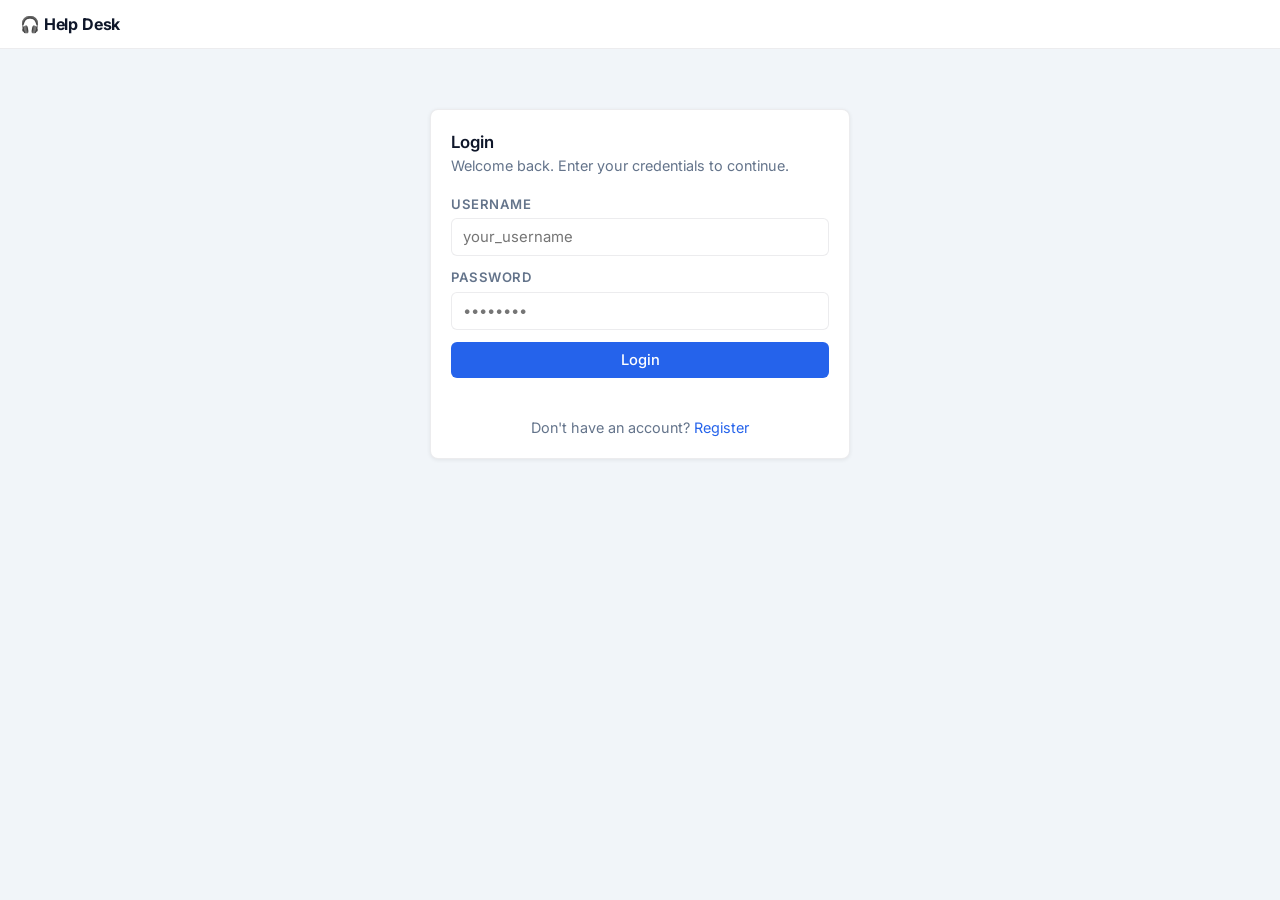
==== helpdeskFrontend/dashboard.html @ f4ce8b4e "Done with the app myself" ====
<!DOCTYPE html>
<html lang="en">
<head>
  <meta charset="UTF-8">
  <meta name="viewport" content="width=device-width, initial-scale=1.0">
  <link href="https://fonts.googleapis.com/css2?family=Inter:wght@400;600;700&display=swap" rel="stylesheet">
  <link rel="stylesheet" href="style.css">
  <title>Dashboard — Help Desk</title>
</head>
<body>

  <!-- ── Header ── -->
  <header>
    <div class="brand">🎧 Help Desk</div>
    <div class="stack">
      <span id="welcome-text" class="muted"></span>
      <button id="logout-btn">Logout</button>
    </div>
  </header>

  <!-- ── Tab nav ── -->
  <nav class="tab-nav" id="tab-nav">
    <button class="tab-btn active" data-tab="tickets">My Tickets</button>
    <button class="tab-btn" data-tab="new-ticket">New Ticket</button>
    <button class="tab-btn agent-only hidden" data-tab="all-tickets">All Tickets</button>
  </nav>

  <!-- ════════════════════════════════════════════
       TAB: My Tickets / All Tickets (shared view)
  ═══════════════════════════════════════════════ -->
  <section id="tab-tickets" class="tab-content">
    <div class="card">
      <div style="display:flex; justify-content:space-between; align-items:center; margin-bottom:14px;">
        <h2 id="tickets-heading">My Tickets</h2>
        <button id="refresh-tickets-btn" class="btn-sm">↻ Refresh</button>
      </div>
      <div id="tickets-list"><p class="muted">Loading…</p></div>
    </div>
  </section>

  <!-- ════════════════════════════════════════════
       TAB: New Ticket
  ═══════════════════════════════════════════════ -->
  <section id="tab-new-ticket" class="tab-content hidden">
    <div class="card" style="max-width:520px; margin-left:auto; margin-right:auto;">
      <h2 style="margin-bottom:16px;">Raise a ticket</h2>
      <label class="field-label">Title</label>
      <input id="nt-title" type="text" placeholder="Brief summary of the issue" />
      <label class="field-label">Description</label>
      <textarea id="nt-desc" placeholder="Describe the issue in detail…"></textarea>
      <label class="field-label">Priority</label>
      <select id="nt-priority">
        <option value="LOW">Low</option>
        <option value="MEDIUM" selected>Medium</option>
        <option value="HIGH">High</option>
      </select>
      <button id="nt-submit" class="btn-full" style="margin-top:4px;">Submit ticket</button>
      <p id="nt-msg" class="msg"></p>
    </div>
  </section>

  <!-- ════════════════════════════════════════════
       TAB: All Tickets (agent / admin)
  ═══════════════════════════════════════════════ -->  <section id="tab-all-tickets" class="tab-content hidden">
    <div class="card">
      <div style="display:flex; justify-content:space-between; align-items:center; margin-bottom:14px;">
        <h2>All Tickets</h2>
        <button id="refresh-all-btn" class="btn-sm">↻ Refresh</button>
      </div>
      <div id="all-tickets-list"><p class="muted">Loading…</p></div>
    </div>
  </section>


  <!-- ════════════════════════════════════════════
       MODAL: Ticket Detail
  ═══════════════════════════════════════════════ -->
  <div id="modal-overlay" class="modal-overlay hidden">
    <div class="modal-box">
      <div style="display:flex; justify-content:space-between; align-items:flex-start; margin-bottom:14px;">
        <h2 id="modal-title" style="flex:1; margin-right:12px;"></h2>
        <button id="modal-close" class="btn-sm">✕</button>
      </div>

      <div id="modal-meta" class="modal-meta"></div>
      <p id="modal-desc" style="margin:12px 0; line-height:1.6;"></p>

      <!-- Agent: assign + status -->
      <div id="agent-actions" class="hidden" style="margin-bottom:16px;">
        <div style="display:flex; gap:8px; flex-wrap:wrap; align-items:center;">
          <select id="assign-agent-select" style="flex:1; min-width:160px; margin-bottom:0;"></select>
          <button id="assign-agent-btn" class="btn-sm">Assign agent</button>
          <select id="status-select" style="flex:1; min-width:130px; margin-bottom:0;">
            <option value="OPEN">OPEN</option>
            <option value="IN_PROGRESS">IN PROGRESS</option>
            <option value="RESOLVED">RESOLVED</option>
            <option value="CLOSED">CLOSED</option>
          </select>
          <button id="update-status-btn" class="btn-sm">Update status</button>
        </div>
        <p id="agent-action-msg" class="msg"></p>
      </div>

      <!-- Delete (admin) -->
      <div id="admin-delete" class="hidden" style="margin-bottom:16px;">
        <button id="delete-ticket-btn" class="btn-danger btn-sm">Delete ticket</button>
        <p id="delete-msg" class="msg"></p>
      </div>

      <!-- Comments -->
      <div class="divider"></div>
      <h3 style="margin:12px 0 10px;">Comments</h3>
      <div id="comments-list" style="margin-bottom:14px;"></div>
      <textarea id="comment-body" placeholder="Write a comment…" style="height:70px;"></textarea>
      <button id="post-comment-btn" class="btn-sm" style="margin-top:4px;">Post comment</button>
      <p id="comment-msg" class="msg"></p>
    </div>
  </div>

  <script src="app.js"></script>
</body>
</html>
---- helpdeskFrontend/style.css ----
/* ── reset & base ──────────────────────────────────────────────────────── */

*, *::before, *::after {
  box-sizing: border-box;
  margin: 0;
  padding: 0;
}

:root {
  --bg:          #f1f5f9;
  --card:        #ffffff;
  --border:      rgba(15, 23, 42, 0.08);
  --muted:       #64748b;
  --text:        #0f172a;
  --primary:     #2563eb;
  --primary-h:   #1d4ed8;
  --danger:      #dc2626;
  --danger-h:    #b91c1c;
  --radius:      8px;
  --shadow:      0 1px 4px rgba(0,0,0,0.07);
}

body {
  font-family: 'Inter', system-ui, -apple-system, 'Segoe UI', Roboto, 'Helvetica Neue', Arial;
  background: var(--bg);
  color: var(--text);
  font-size: 0.95rem;
  line-height: 1.5;
  min-height: 100vh;
}

a {
  color: var(--primary);
  text-decoration: none;
}
a:hover { text-decoration: underline; }

/* ── layout ────────────────────────────────────────────────────────────── */

header {
  display: flex;
  justify-content: space-between;
  align-items: center;
  background: var(--card);
  border-bottom: 1px solid var(--border);
  padding: 12px 20px;
  position: sticky;
  top: 0;
  z-index: 10;
}

.brand {
  font-weight: 700;
  font-size: 1rem;
  letter-spacing: -0.01em;
}

.stack {
  display: flex;
  align-items: center;
  gap: 10px;
}

.card {
  background: var(--card);
  border: 1px solid var(--border);
  border-radius: var(--radius);
  padding: 20px;
  margin-bottom: 18px;
  max-width: 760px;
  margin-left: auto;
  margin-right: auto;
  box-shadow: var(--shadow);
}

h1 { font-size: 1.4rem; font-weight: 700; margin-bottom: 6px; }
h2 { font-size: 1.05rem; font-weight: 600; }
h3 { font-size: 0.95rem; font-weight: 600; }

.muted { color: var(--muted); font-size: 0.9rem; }

.hidden { display: none !important; }

.divider {
  border: none;
  border-top: 1px solid var(--border);
  margin: 4px 0;
}

/* ── forms ─────────────────────────────────────────────────────────────── */

.field-label {
  display: block;
  font-size: 0.82rem;
  font-weight: 600;
  color: var(--muted);
  margin-bottom: 4px;
  margin-top: 12px;
  text-transform: uppercase;
  letter-spacing: 0.04em;
}

input, textarea, select {
  display: block;
  width: 100%;
  padding: 9px 11px;
  margin-bottom: 2px;
  border: 1px solid var(--border);
  border-radius: 6px;
  font-size: 0.93rem;
  font-family: inherit;
  background: #fff;
  color: var(--text);
  transition: border-color .15s;
}

input:focus, textarea:focus, select:focus {
  outline: none;
  border-color: var(--primary);
  box-shadow: 0 0 0 3px rgba(37,99,235,.1);
}

textarea {
  height: 90px;
  resize: vertical;
}

.msg {
  font-size: 0.87rem;
  color: var(--danger);
  min-height: 1.2em;
  margin-top: 8px;
}
.msg.ok { color: #16a34a; }

/* ── buttons ───────────────────────────────────────────────────────────── */

button, .btn {
  display: inline-flex;
  align-items: center;
  justify-content: center;
  gap: 6px;
  padding: 9px 16px;
  background: var(--primary);
  color: #fff;
  border: none;
  border-radius: 6px;
  cursor: pointer;
  font-size: 0.92rem;
  font-family: inherit;
  font-weight: 500;
  transition: background .15s;
  white-space: nowrap;
}

button:hover, .btn:hover { background: var(--primary-h); }

.btn-full {
  width: 100%;
  margin-top: 10px;
}

.btn-sm {
  padding: 6px 12px;
  font-size: 0.85rem;
  border-radius: 6px;
}

.btn-link {
  display: inline-flex;
  align-items: center;
  padding: 9px 16px;
  border: 1px solid var(--border);
  border-radius: 6px;
  background: transparent;
  color: var(--primary);
  font-size: 0.92rem;
  font-weight: 500;
  transition: background .15s;
}
.btn-link:hover { background: var(--bg); text-decoration: none; }

.btn-danger {
  background: var(--danger);
}
.btn-danger:hover { background: var(--danger-h); }

/* ── tab navigation ────────────────────────────────────────────────────── */

.tab-nav {
  display: flex;
  gap: 2px;
  padding: 12px 16px 0;
  max-width: 760px;
  margin: 0 auto;
}

.tab-btn {
  background: transparent;
  color: var(--muted);
  border: none;
  border-bottom: 3px solid transparent;
  border-radius: 0;
  padding: 8px 14px;
  font-size: 0.9rem;
  font-weight: 500;
  cursor: pointer;
  transition: color .15s, border-color .15s;
}

.tab-btn:hover {
  color: var(--text);
  background: transparent;
}

.tab-btn.active {
  color: var(--primary);
  border-bottom-color: var(--primary);
}

.tab-content {
  padding: 14px 16px 0;
  max-width: 760px;
  margin: 0 auto;
}

/* ── ticket rows ───────────────────────────────────────────────────────── */

.ticket-row {
  display: flex;
  align-items: center;
  justify-content: space-between;
  padding: 12px 14px;
  border: 1px solid var(--border);
  border-radius: 6px;
  margin-bottom: 8px;
  cursor: pointer;
  background: #fff;
  transition: box-shadow .15s, border-color .15s;
  gap: 12px;
}

.ticket-row:hover {
  box-shadow: 0 2px 8px rgba(0,0,0,0.08);
  border-color: rgba(37,99,235,.25);
}

.ticket-row-main {
  display: flex;
  flex-direction: column;
  gap: 2px;
  min-width: 0;
}

.ticket-title {
  font-weight: 600;
  font-size: 0.93rem;
  white-space: nowrap;
  overflow: hidden;
  text-overflow: ellipsis;
}

.ticket-meta {
  font-size: 0.8rem;
  color: var(--muted);
}

.ticket-row-badges {
  display: flex;
  gap: 6px;
  flex-shrink: 0;
}

/* ── badges ────────────────────────────────────────────────────────────── */

.badge {
  display: inline-block;
  padding: 2px 8px;
  border-radius: 999px;
  font-size: 0.75rem;
  font-weight: 600;
  text-transform: uppercase;
  letter-spacing: 0.03em;
}

.badge-open     { background: #dbeafe; color: #1d4ed8; }
.badge-progress { background: #fef9c3; color: #854d0e; }
.badge-resolved { background: #dcfce7; color: #15803d; }
.badge-closed   { background: #f1f5f9; color: #475569; }

.badge-high   { background: #fee2e2; color: #b91c1c; }
.badge-medium { background: #fef3c7; color: #92400e; }
.badge-low    { background: #f0fdf4; color: #166534; }

/* ── modal ─────────────────────────────────────────────────────────────── */

.modal-overlay {
  position: fixed;
  inset: 0;
  background: rgba(15, 23, 42, 0.45);
  display: flex;
  align-items: flex-start;
  justify-content: center;
  padding: 40px 16px 24px;
  z-index: 100;
  overflow-y: auto;
}

.modal-box {
  background: var(--card);
  border-radius: var(--radius);
  padding: 24px;
  width: 100%;
  max-width: 580px;
  box-shadow: 0 8px 30px rgba(0,0,0,0.15);
  position: relative;
}

.modal-meta {
  display: flex;
  flex-wrap: wrap;
  gap: 8px;
  align-items: center;
  font-size: 0.85rem;
}

/* ── comments ──────────────────────────────────────────────────────────── */

.comment-item {
  padding: 10px 12px;
  background: var(--bg);
  border-radius: 6px;
  margin-bottom: 8px;
}

.comment-body {
  font-size: 0.9rem;
  line-height: 1.5;
  word-break: break-word;
}

.comment-meta {
  font-size: 0.78rem;
  color: var(--muted);
  margin-top: 4px;
}

/* ── responsive ────────────────────────────────────────────────────────── */

@media (max-width: 600px) {
  .tab-nav { gap: 0; padding: 10px 10px 0; }
  .tab-btn { padding: 7px 10px; font-size: 0.82rem; }
  .card, .tab-content { padding: 14px 12px 0; }
  .modal-overlay { padding: 16px 8px; }
  .ticket-row { flex-direction: column; align-items: flex-start; }
  .ticket-row-badges { margin-top: 4px; }
}
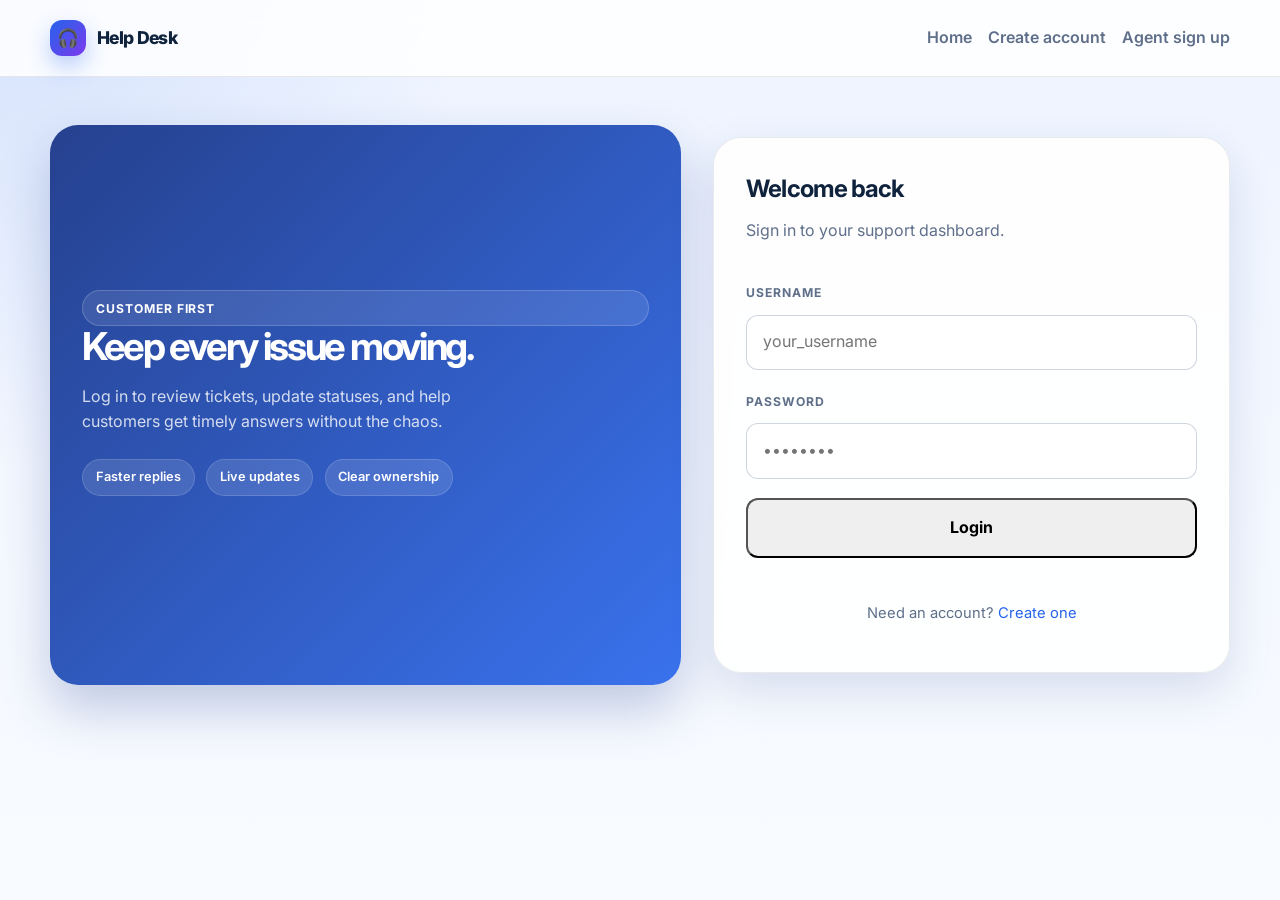
==== commit 6d5ea8f1: "Sharp" ====
--- a/helpdeskFrontend/dashboard.html
+++ b/helpdeskFrontend/dashboard.html
@@ -3,94 +3,96 @@
 <head>
   <meta charset="UTF-8">
   <meta name="viewport" content="width=device-width, initial-scale=1.0">
-  <link href="https://fonts.googleapis.com/css2?family=Inter:wght@400;600;700&display=swap" rel="stylesheet">
+  <link href="https://fonts.googleapis.com/css2?family=Inter:wght@400;500;600;700;800&display=swap" rel="stylesheet">
   <link rel="stylesheet" href="style.css">
   <title>Dashboard — Help Desk</title>
 </head>
 <body>
+  <header class="site-header">
+    <div class="header-inner">
+      <a href="index.html" class="brand" aria-label="Help Desk home">
+        <span class="brand-mark">🎧</span>
+        <span>Help Desk</span>
+      </a>
 
-  <!-- ── Header ── -->
-  <header>
-    <div class="brand">🎧 Help Desk</div>
-    <div class="stack">
-      <span id="welcome-text" class="muted"></span>
-      <button id="logout-btn">Logout</button>
+      <div class="stack">
+        <span id="welcome-text" class="welcome-badge"></span>
+        <button id="logout-btn">Logout</button>
+      </div>
     </div>
   </header>
 
-  <!-- ── Tab nav ── -->
-  <nav class="tab-nav" id="tab-nav">
-    <button class="tab-btn active" data-tab="tickets">My Tickets</button>
-    <button class="tab-btn" data-tab="new-ticket">New Ticket</button>
-    <button class="tab-btn agent-only hidden" data-tab="all-tickets">All Tickets</button>
-  </nav>
+  <main class="dashboard-shell">
+    <div class="dashboard-topbar">
+      <h1>Support dashboard</h1>
+    </div>
 
-  <!-- ════════════════════════════════════════════
-       TAB: My Tickets / All Tickets (shared view)
-  ═══════════════════════════════════════════════ -->
-  <section id="tab-tickets" class="tab-content">
-    <div class="card">
-      <div style="display:flex; justify-content:space-between; align-items:center; margin-bottom:14px;">
-        <h2 id="tickets-heading">My Tickets</h2>
-        <button id="refresh-tickets-btn" class="btn-sm">↻ Refresh</button>
+    <nav class="tab-nav" id="tab-nav" aria-label="Ticket sections">
+      <button class="tab-btn active" data-tab="tickets">My Tickets</button>
+      <button class="tab-btn" data-tab="new-ticket">New Ticket</button>
+      <button class="tab-btn agent-only hidden" data-tab="all-tickets">All Tickets</button>
+    </nav>
+
+    <section id="tab-tickets" class="tab-content">
+      <div class="card">
+        <div class="card-header">
+          <h2 id="tickets-heading">My Tickets</h2>
+          <button id="refresh-tickets-btn" class="btn-sm">↻ Refresh</button>
+        </div>
+        <div id="tickets-list"><p class="muted">Loading…</p></div>
       </div>
-      <div id="tickets-list"><p class="muted">Loading…</p></div>
-    </div>
-  </section>
+    </section>
 
-  <!-- ════════════════════════════════════════════
-       TAB: New Ticket
-  ═══════════════════════════════════════════════ -->
-  <section id="tab-new-ticket" class="tab-content hidden">
-    <div class="card" style="max-width:520px; margin-left:auto; margin-right:auto;">
-      <h2 style="margin-bottom:16px;">Raise a ticket</h2>
-      <label class="field-label">Title</label>
-      <input id="nt-title" type="text" placeholder="Brief summary of the issue" />
-      <label class="field-label">Description</label>
-      <textarea id="nt-desc" placeholder="Describe the issue in detail…"></textarea>
-      <label class="field-label">Priority</label>
-      <select id="nt-priority">
-        <option value="LOW">Low</option>
-        <option value="MEDIUM" selected>Medium</option>
-        <option value="HIGH">High</option>
-      </select>
-      <button id="nt-submit" class="btn-full" style="margin-top:4px;">Submit ticket</button>
-      <p id="nt-msg" class="msg"></p>
-    </div>
-  </section>
+    <section id="tab-new-ticket" class="tab-content hidden">
+      <div class="card" style="max-width:560px; margin:0 auto;">
+        <div class="card-header">
+          <h2>Raise a ticket</h2>
+        </div>
 
-  <!-- ════════════════════════════════════════════
-       TAB: All Tickets (agent / admin)
-  ═══════════════════════════════════════════════ -->  <section id="tab-all-tickets" class="tab-content hidden">
-    <div class="card">
-      <div style="display:flex; justify-content:space-between; align-items:center; margin-bottom:14px;">
-        <h2>All Tickets</h2>
-        <button id="refresh-all-btn" class="btn-sm">↻ Refresh</button>
+        <label class="field-label">Title</label>
+        <input id="nt-title" type="text" placeholder="Brief summary of the issue" />
+
+        <label class="field-label">Description</label>
+        <textarea id="nt-desc" placeholder="Describe the issue in detail…"></textarea>
+
+        <label class="field-label">Priority</label>
+        <select id="nt-priority">
+          <option value="LOW">Low</option>
+          <option value="MEDIUM" selected>Medium</option>
+          <option value="HIGH">High</option>
+        </select>
+
+        <button id="nt-submit" class="btn-full">Submit ticket</button>
+        <p id="nt-msg" class="msg"></p>
       </div>
-      <div id="all-tickets-list"><p class="muted">Loading…</p></div>
-    </div>
-  </section>
+    </section>
 
+    <section id="tab-all-tickets" class="tab-content hidden">
+      <div class="card">
+        <div class="card-header">
+          <h2>All Tickets</h2>
+          <button id="refresh-all-btn" class="btn-sm">↻ Refresh</button>
+        </div>
+        <div id="all-tickets-list"><p class="muted">Loading…</p></div>
+      </div>
+    </section>
+  </main>
 
-  <!-- ════════════════════════════════════════════
-       MODAL: Ticket Detail
-  ═══════════════════════════════════════════════ -->
   <div id="modal-overlay" class="modal-overlay hidden">
     <div class="modal-box">
-      <div style="display:flex; justify-content:space-between; align-items:flex-start; margin-bottom:14px;">
-        <h2 id="modal-title" style="flex:1; margin-right:12px;"></h2>
+      <div class="modal-header">
+        <h2 id="modal-title"></h2>
         <button id="modal-close" class="btn-sm">✕</button>
       </div>
 
       <div id="modal-meta" class="modal-meta"></div>
-      <p id="modal-desc" style="margin:12px 0; line-height:1.6;"></p>
+      <p id="modal-desc"></p>
 
-      <!-- Agent: assign + status -->
-      <div id="agent-actions" class="hidden" style="margin-bottom:16px;">
-        <div style="display:flex; gap:8px; flex-wrap:wrap; align-items:center;">
-          <select id="assign-agent-select" style="flex:1; min-width:160px; margin-bottom:0;"></select>
+      <div id="agent-actions" class="hidden">
+        <div>
+          <select id="assign-agent-select"></select>
           <button id="assign-agent-btn" class="btn-sm">Assign agent</button>
-          <select id="status-select" style="flex:1; min-width:130px; margin-bottom:0;">
+          <select id="status-select">
             <option value="OPEN">OPEN</option>
             <option value="IN_PROGRESS">IN PROGRESS</option>
             <option value="RESOLVED">RESOLVED</option>
@@ -101,18 +103,16 @@
         <p id="agent-action-msg" class="msg"></p>
       </div>
 
-      <!-- Delete (admin) -->
-      <div id="admin-delete" class="hidden" style="margin-bottom:16px;">
+      <div id="admin-delete" class="hidden">
         <button id="delete-ticket-btn" class="btn-danger btn-sm">Delete ticket</button>
         <p id="delete-msg" class="msg"></p>
       </div>
 
-      <!-- Comments -->
       <div class="divider"></div>
-      <h3 style="margin:12px 0 10px;">Comments</h3>
-      <div id="comments-list" style="margin-bottom:14px;"></div>
-      <textarea id="comment-body" placeholder="Write a comment…" style="height:70px;"></textarea>
-      <button id="post-comment-btn" class="btn-sm" style="margin-top:4px;">Post comment</button>
+      <h3 style="margin: 0 0 0.8rem;">Comments</h3>
+      <div id="comments-list" style="margin-bottom: 0.9rem;"></div>
+      <textarea id="comment-body" placeholder="Write a comment…"></textarea>
+      <button id="post-comment-btn" class="btn-sm" style="margin-top: 0.55rem;">Post comment</button>
       <p id="comment-msg" class="msg"></p>
     </div>
   </div>
--- a/helpdeskFrontend/style.css
+++ b/helpdeskFrontend/style.css
@@ -1,357 +1,842 @@
-/* ── reset & base ──────────────────────────────────────────────────────── */
-
-*, *::before, *::after {
-  box-sizing: border-box;
+:root {
+  --bg: #eef4ff;
+  --bg-strong: #dfeaff;
+  --card: #ffffff;
+  --surface: #f7faff;
+  --border: rgba(15, 23, 42, 0.09);
+  --muted: #5f6f8a;
+  --text: #10233d;
+  --primary: #2563eb;
+  --primary-deep: #1e3a8a;
+  --primary-soft: rgba(37, 99, 235, 0.12);
+  --accent: #7c3aed;
+  --success: #16a34a;
+  --danger: #dc2626;
+  --danger-h: #b91c1c;
+  --radius: 18px;
+  --shadow: 0 18px 45px rgba(30, 58, 138, 0.14);
+}
+
+* { box-sizing: border-box; }
+
+html {
+  scroll-behavior: smooth;
+}
+
+body {
   margin: 0;
-  padding: 0;
-}
-
-:root {
-  --bg:          #f1f5f9;
-  --card:        #ffffff;
-  --border:      rgba(15, 23, 42, 0.08);
-  --muted:       #64748b;
-  --text:        #0f172a;
-  --primary:     #2563eb;
-  --primary-h:   #1d4ed8;
-  --danger:      #dc2626;
-  --danger-h:    #b91c1c;
-  --radius:      8px;
-  --shadow:      0 1px 4px rgba(0,0,0,0.07);
-}
-
-body {
-  font-family: 'Inter', system-ui, -apple-system, 'Segoe UI', Roboto, 'Helvetica Neue', Arial;
-  background: var(--bg);
+  font-family: 'Inter', system-ui, -apple-system, 'Segoe UI', sans-serif;
+  background: linear-gradient(180deg, #eef4ff 0%, #f8fbff 100%);
   color: var(--text);
-  font-size: 0.95rem;
-  line-height: 1.5;
   min-height: 100vh;
+  line-height: 1.6;
+}
+
+img {
+  max-width: 100%;
+  display: block;
 }
 
 a {
   color: var(--primary);
   text-decoration: none;
 }
-a:hover { text-decoration: underline; }
-
-/* ── layout ────────────────────────────────────────────────────────────── */
-
-header {
-  display: flex;
-  justify-content: space-between;
-  align-items: center;
-  background: var(--card);
-  border-bottom: 1px solid var(--border);
-  padding: 12px 20px;
+
+a:hover {
+  text-decoration: none;
+}
+
+button,
+input,
+textarea,
+select {
+  font: inherit;
+}
+
+.hidden {
+  display: none !important;
+}
+
+.site-header {
   position: sticky;
   top: 0;
-  z-index: 10;
+  z-index: 30;
+  background: rgba(255, 255, 255, 0.85);
+  backdrop-filter: blur(12px);
+  border-bottom: 1px solid var(--border);
+}
+
+.header-inner,
+.nav-shell,
+.hero,
+.dashboard-shell,
+.auth-shell,
+.footer-shell {
+  width: min(1180px, calc(100% - 32px));
+  margin: 0 auto;
+}
+
+.header-inner {
+  display: flex;
+  align-items: center;
+  justify-content: space-between;
+  min-height: 76px;
+  gap: 1rem;
 }
 
 .brand {
+  display: inline-flex;
+  align-items: center;
+  gap: 0.7rem;
+  font-weight: 800;
+  color: var(--text);
+  letter-spacing: -0.04em;
+  font-size: 1.1rem;
+}
+
+.brand-mark {
+  display: inline-grid;
+  place-items: center;
+  width: 36px;
+  height: 36px;
+  border-radius: 12px;
+  background: linear-gradient(135deg, var(--primary), var(--accent));
+  color: white;
+  box-shadow: 0 10px 22px rgba(37, 99, 235, 0.3);
+}
+
+.header-nav {
+  display: flex;
+  align-items: center;
+  gap: 1rem;
+}
+
+.nav-link {
+  color: var(--muted);
+  font-weight: 600;
+  transition: color 0.2s ease;
+}
+
+.nav-link:hover {
+  color: var(--primary);
+}
+
+.page-wrap {
+  padding: 28px 0 64px;
+}
+
+.hero {
+  display: grid;
+  grid-template-columns: 1.1fr 0.9fr;
+  align-items: center;
+  gap: 2.4rem;
+  padding: 42px 0 20px;
+}
+
+.hero-copy {
+  padding: 14px 0;
+}
+
+.eyebrow {
+  display: inline-flex;
+  align-items: center;
+  gap: 0.45rem;
+  background: rgba(37, 99, 235, 0.09);
+  color: var(--primary-deep);
+  border: 1px solid rgba(37, 99, 235, 0.15);
+  border-radius: 999px;
+  padding: 0.45rem 0.8rem;
+  font-size: 0.76rem;
+  font-weight: 700;
+  letter-spacing: 0.08em;
+  text-transform: uppercase;
+}
+
+.hero h1 {
+  margin: 1rem 0 1rem;
+  font-size: clamp(2.5rem, 5vw, 4.4rem);
+  line-height: 1.04;
+  letter-spacing: -0.06em;
+}
+
+.hero h1 strong {
+  color: var(--primary);
+}
+
+.hero-subtitle {
+  max-width: 640px;
+  color: var(--muted);
+  font-size: 1.08rem;
+  margin-bottom: 1.4rem;
+}
+
+.cta-row {
+  display: flex;
+  flex-wrap: wrap;
+  gap: 0.9rem;
+  margin-bottom: 1.2rem;
+}
+
+.primary-btn,
+.secondary-btn,
+.btn,
+.btn-link,
+button {
+  display: inline-flex;
+  align-items: center;
+  justify-content: center;
+  border-radius: 12px;
+  font-weight: 700;
+  transition: transform 0.2s ease, box-shadow 0.2s ease, opacity 0.2s ease;
+}
+
+.primary-btn,
+.btn {
+  background: linear-gradient(135deg, var(--primary), var(--accent));
+  color: white;
+  border: none;
+  box-shadow: 0 16px 35px rgba(37, 99, 235, 0.22);
+}
+
+.primary-btn:hover,
+.secondary-btn:hover,
+.btn:hover,
+.btn-link:hover,
+button:hover {
+  transform: translateY(-1px);
+}
+
+.primary-btn,
+.secondary-btn,
+.btn-link,
+button {
+  padding: 0.9rem 1.3rem;
+}
+
+.secondary-btn,
+.btn-link {
+  background: rgba(255, 255, 255, 0.8);
+  border: 1px solid var(--border);
+  color: var(--text);
+  box-shadow: 0 10px 22px rgba(15, 23, 42, 0.05);
+}
+
+.hero-stats {
+  display: flex;
+  flex-wrap: wrap;
+  gap: 1.5rem;
+  margin-top: 1.6rem;
+}
+
+.stat {
+  min-width: 120px;
+}
+
+.stat strong {
+  display: block;
+  font-size: 1.5rem;
+  letter-spacing: -0.04em;
+}
+
+.stat span {
+  color: var(--muted);
+  font-size: 0.88rem;
+}
+
+.hero-panel {
+  position: relative;
+  padding: 1rem;
+}
+
+.panel-window {
+  background: linear-gradient(180deg, #ffffff, #f2f6ff);
+  border: 1px solid var(--border);
+  border-radius: 28px;
+  box-shadow: var(--shadow);
+  padding: 1.1rem;
+}
+
+.panel-header {
+  display: flex;
+  align-items: center;
+  justify-content: space-between;
+  padding: 0.2rem 0.4rem 1rem;
+  color: var(--muted);
+  font-size: 0.8rem;
+  font-weight: 600;
+}
+
+.dots {
+  display: inline-flex;
+  gap: 0.45rem;
+}
+
+.dot {
+  width: 10px;
+  height: 10px;
+  border-radius: 50%;
+}
+
+.dot.red { background: #ff6b6b; }
+.dot.yellow { background: #fbbf24; }
+.dot.green { background: #34d399; }
+
+.dashboard-preview {
+  background: linear-gradient(135deg, rgba(37, 99, 235, 0.08), rgba(124, 58, 237, 0.08));
+  border: 1px solid rgba(37, 99, 235, 0.08);
+  border-radius: 20px;
+  padding: 1rem;
+}
+
+.preview-metrics {
+  display: grid;
+  grid-template-columns: repeat(3, minmax(0, 1fr));
+  gap: 0.8rem;
+  margin-bottom: 1rem;
+}
+
+.metric-card {
+  background: rgba(255, 255, 255, 0.9);
+  border-radius: 16px;
+  padding: 0.9rem 0.8rem;
+  border: 1px solid var(--border);
+}
+
+.metric-card small {
+  display: block;
+  margin-bottom: 0.35rem;
+  color: var(--muted);
+}
+
+.metric-card strong {
+  font-size: 1.3rem;
+  letter-spacing: -0.04em;
+}
+
+.preview-list {
+  display: grid;
+  gap: 0.7rem;
+}
+
+.preview-item {
+  display: grid;
+  grid-template-columns: 1fr auto;
+  gap: 0.6rem;
+  align-items: center;
+  background: rgba(255, 255, 255, 0.9);
+  border: 1px solid var(--border);
+  border-radius: 14px;
+  padding: 0.8rem 0.8rem;
+}
+
+.preview-item strong {
+  display: block;
+  font-size: 0.95rem;
+}
+
+.preview-item span {
+  color: var(--muted);
+  font-size: 0.8rem;
+}
+
+.feature-section {
+  padding-top: 28px;
+}
+
+.section-header {
+  margin-bottom: 1.4rem;
+  text-align: center;
+}
+
+.section-header h2 {
+  font-size: clamp(2rem, 3vw, 2.8rem);
+  margin: 0 0 0.5rem;
+  letter-spacing: -0.05em;
+}
+
+.section-header p {
+  color: var(--muted);
+  margin: 0 auto;
+  max-width: 600px;
+}
+
+.feature-grid {
+  display: grid;
+  grid-template-columns: repeat(3, minmax(0, 1fr));
+  gap: 1.2rem;
+}
+
+.feature-card,
+.card {
+  background: rgba(255, 255, 255, 0.9);
+  border: 1px solid var(--border);
+  border-radius: var(--radius);
+  box-shadow: 0 14px 30px rgba(15, 23, 42, 0.06);
+}
+
+.feature-card {
+  padding: 1.4rem;
+}
+
+.feature-icon {
+  width: 52px;
+  height: 52px;
+  border-radius: 16px;
+  display: inline-grid;
+  place-items: center;
+  color: white;
+  font-size: 1.4rem;
+  margin-bottom: 0.9rem;
+  background: linear-gradient(135deg, var(--primary), var(--accent));
+}
+
+.feature-card h3 {
+  margin: 0 0 0.5rem;
+  font-size: 1.1rem;
+}
+
+.feature-card p {
+  margin: 0;
+  color: var(--muted);
+}
+
+.auth-page {
+  background: radial-gradient(circle at top left, rgba(37, 99, 235, 0.12), transparent 30%), linear-gradient(180deg, #eef4ff 0%, #f8fbff 100%);
+}
+
+.auth-shell {
+  display: grid;
+  grid-template-columns: 1.1fr 0.9fr;
+  gap: 2rem;
+  align-items: center;
+  padding: 48px 0 60px;
+}
+
+.auth-visual {
+  background: linear-gradient(135deg, rgba(30, 58, 138, 0.96), rgba(37, 99, 235, 0.9));
+  border-radius: 28px;
+  padding: 2rem;
+  color: white;
+  min-height: 560px;
+  display: flex;
+  flex-direction: column;
+  justify-content: center;
+  box-shadow: 0 24px 50px rgba(30, 58, 138, 0.25);
+}
+
+.auth-visual h2 {
+  margin: 0 0 1rem;
+  font-size: clamp(2rem, 3vw, 3rem);
+  line-height: 1.08;
+  letter-spacing: -0.06em;
+}
+
+.auth-visual p {
+  margin: 0 0 1.5rem;
+  color: rgba(255, 255, 255, 0.8);
+  max-width: 420px;
+}
+
+.auth-badges {
+  display: flex;
+  flex-wrap: wrap;
+  gap: 0.7rem;
+  margin-bottom: 1.5rem;
+}
+
+.auth-badges span {
+  display: inline-flex;
+  padding: 0.45rem 0.8rem;
+  border-radius: 999px;
+  background: rgba(255, 255, 255, 0.12);
+  border: 1px solid rgba(255, 255, 255, 0.15);
+  font-size: 0.8rem;
+  font-weight: 600;
+}
+
+.auth-panel {
+  background: rgba(255, 255, 255, 0.9);
+  border: 1px solid var(--border);
+  border-radius: 28px;
+  padding: 2rem;
+  box-shadow: var(--shadow);
+}
+
+.auth-panel h1,
+.auth-panel h2 {
+  margin: 0 0 0.6rem;
+  letter-spacing: -0.04em;
+}
+
+.auth-panel .subtext {
+  margin: 0 0 1.5rem;
+  color: var(--muted);
+}
+
+.form-grid {
+  display: grid;
+  gap: 0.4rem;
+}
+
+.field-label {
+  display: block;
+  font-size: 0.76rem;
+  font-weight: 700;
+  color: var(--muted);
+  text-transform: uppercase;
+  letter-spacing: 0.08em;
+  margin-top: 1rem;
+}
+
+input, textarea, select {
+  width: 100%;
+  margin-top: 0.35rem;
+  background: #fff;
+  border: 1px solid rgba(148, 163, 184, 0.45);
+  border-radius: 12px;
+  padding: 0.86rem 0.95rem;
+  color: var(--text);
+  transition: border-color 0.2s ease, box-shadow 0.2s ease;
+}
+
+input:focus,
+textarea:focus,
+select:focus {
+  outline: none;
+  border-color: rgba(37, 99, 235, 0.7);
+  box-shadow: 0 0 0 4px rgba(37, 99, 235, 0.08);
+}
+
+textarea {
+  min-height: 120px;
+  resize: vertical;
+}
+
+.auth-panel .btn-full,
+#nt-submit,
+#login-btn,
+#reg-btn {
+  width: 100%;
+  margin-top: 1.2rem;
+  padding: 0.96rem 1.1rem;
+}
+
+.auth-panel .muted,
+.muted {
+  color: var(--muted);
+}
+
+.auth-meta {
+  margin-top: 1rem;
+  text-align: center;
+  color: var(--muted);
+  font-size: 0.92rem;
+}
+
+.msg {
+  min-height: 1.2em;
+  margin-top: 0.7rem;
+  font-size: 0.88rem;
+  color: var(--danger);
+}
+
+.msg.ok {
+  color: var(--success);
+}
+
+.dashboard-shell {
+  padding: 18px 0 48px;
+}
+
+.dashboard-topbar {
+  display: flex;
+  align-items: center;
+  justify-content: space-between;
+  gap: 1rem;
+  margin-bottom: 1.2rem;
+}
+
+.dashboard-topbar h1 {
+  margin: 0;
+  letter-spacing: -0.05em;
+  font-size: clamp(2rem, 3vw, 2.5rem);
+}
+
+.stack {
+  display: flex;
+  align-items: center;
+  gap: 0.8rem;
+}
+
+.welcome-badge {
+  background: rgba(37, 99, 235, 0.09);
+  color: var(--primary-deep);
+  border: 1px solid rgba(37, 99, 235, 0.12);
+  padding: 0.5rem 0.8rem;
+  border-radius: 999px;
+  font-size: 0.8rem;
+  font-weight: 700;
+}
+
+.tab-nav {
+  display: flex;
+  gap: 0.5rem;
+  padding: 0.55rem;
+  background: rgba(255, 255, 255, 0.7);
+  border: 1px solid var(--border);
+  border-radius: 18px;
+  width: fit-content;
+  margin-bottom: 1.1rem;
+}
+
+.tab-btn {
+  background: transparent;
+  border: none;
+  padding: 0.72rem 1rem;
+  border-radius: 12px;
+  font-weight: 700;
+  color: var(--muted);
+  cursor: pointer;
+}
+
+.tab-btn.active {
+  background: linear-gradient(135deg, rgba(37, 99, 235, 0.12), rgba(124, 58, 237, 0.08));
+  color: var(--primary-deep);
+}
+
+.tab-content {
+  margin-top: 0.4rem;
+}
+
+.card {
+  padding: 1.2rem;
+}
+
+.card-header {
+  display: flex;
+  align-items: center;
+  justify-content: space-between;
+  gap: 1rem;
+  margin-bottom: 1rem;
+}
+
+.card-header h2 {
+  margin: 0;
+  font-size: 1.2rem;
+}
+
+.btn-sm {
+  padding: 0.6rem 0.9rem;
+  border-radius: 10px;
+  font-size: 0.82rem;
+}
+
+.ticket-row {
+  display: flex;
+  align-items: center;
+  justify-content: space-between;
+  gap: 1rem;
+  background: #fff;
+  border: 1px solid var(--border);
+  border-radius: 16px;
+  padding: 0.95rem 1rem;
+  cursor: pointer;
+  margin-bottom: 0.8rem;
+  transition: box-shadow 0.2s ease, border-color 0.2s ease;
+}
+
+.ticket-row:hover {
+  border-color: rgba(37, 99, 235, 0.2);
+  box-shadow: 0 12px 26px rgba(37, 99, 235, 0.1);
+}
+
+.ticket-row-main {
+  display: flex;
+  flex-direction: column;
+  gap: 0.2rem;
+  min-width: 0;
+}
+
+.ticket-title {
   font-weight: 700;
   font-size: 1rem;
-  letter-spacing: -0.01em;
-}
-
-.stack {
-  display: flex;
-  align-items: center;
-  gap: 10px;
-}
-
-.card {
-  background: var(--card);
-  border: 1px solid var(--border);
-  border-radius: var(--radius);
-  padding: 20px;
-  margin-bottom: 18px;
-  max-width: 760px;
-  margin-left: auto;
-  margin-right: auto;
-  box-shadow: var(--shadow);
-}
-
-h1 { font-size: 1.4rem; font-weight: 700; margin-bottom: 6px; }
-h2 { font-size: 1.05rem; font-weight: 600; }
-h3 { font-size: 0.95rem; font-weight: 600; }
-
-.muted { color: var(--muted); font-size: 0.9rem; }
-
-.hidden { display: none !important; }
-
-.divider {
-  border: none;
-  border-top: 1px solid var(--border);
-  margin: 4px 0;
-}
-
-/* ── forms ─────────────────────────────────────────────────────────────── */
-
-.field-label {
-  display: block;
-  font-size: 0.82rem;
-  font-weight: 600;
-  color: var(--muted);
-  margin-bottom: 4px;
-  margin-top: 12px;
-  text-transform: uppercase;
-  letter-spacing: 0.04em;
-}
-
-input, textarea, select {
-  display: block;
-  width: 100%;
-  padding: 9px 11px;
-  margin-bottom: 2px;
-  border: 1px solid var(--border);
-  border-radius: 6px;
-  font-size: 0.93rem;
-  font-family: inherit;
-  background: #fff;
-  color: var(--text);
-  transition: border-color .15s;
-}
-
-input:focus, textarea:focus, select:focus {
-  outline: none;
-  border-color: var(--primary);
-  box-shadow: 0 0 0 3px rgba(37,99,235,.1);
-}
-
-textarea {
-  height: 90px;
-  resize: vertical;
-}
-
-.msg {
-  font-size: 0.87rem;
-  color: var(--danger);
-  min-height: 1.2em;
-  margin-top: 8px;
-}
-.msg.ok { color: #16a34a; }
-
-/* ── buttons ───────────────────────────────────────────────────────────── */
-
-button, .btn {
-  display: inline-flex;
-  align-items: center;
-  justify-content: center;
-  gap: 6px;
-  padding: 9px 16px;
-  background: var(--primary);
-  color: #fff;
-  border: none;
-  border-radius: 6px;
-  cursor: pointer;
-  font-size: 0.92rem;
-  font-family: inherit;
-  font-weight: 500;
-  transition: background .15s;
-  white-space: nowrap;
-}
-
-button:hover, .btn:hover { background: var(--primary-h); }
-
-.btn-full {
-  width: 100%;
-  margin-top: 10px;
-}
-
-.btn-sm {
-  padding: 6px 12px;
-  font-size: 0.85rem;
-  border-radius: 6px;
-}
-
-.btn-link {
-  display: inline-flex;
-  align-items: center;
-  padding: 9px 16px;
-  border: 1px solid var(--border);
-  border-radius: 6px;
-  background: transparent;
-  color: var(--primary);
-  font-size: 0.92rem;
-  font-weight: 500;
-  transition: background .15s;
-}
-.btn-link:hover { background: var(--bg); text-decoration: none; }
-
-.btn-danger {
-  background: var(--danger);
-}
-.btn-danger:hover { background: var(--danger-h); }
-
-/* ── tab navigation ────────────────────────────────────────────────────── */
-
-.tab-nav {
-  display: flex;
-  gap: 2px;
-  padding: 12px 16px 0;
-  max-width: 760px;
-  margin: 0 auto;
-}
-
-.tab-btn {
-  background: transparent;
-  color: var(--muted);
-  border: none;
-  border-bottom: 3px solid transparent;
-  border-radius: 0;
-  padding: 8px 14px;
-  font-size: 0.9rem;
-  font-weight: 500;
-  cursor: pointer;
-  transition: color .15s, border-color .15s;
-}
-
-.tab-btn:hover {
-  color: var(--text);
-  background: transparent;
-}
-
-.tab-btn.active {
-  color: var(--primary);
-  border-bottom-color: var(--primary);
-}
-
-.tab-content {
-  padding: 14px 16px 0;
-  max-width: 760px;
-  margin: 0 auto;
-}
-
-/* ── ticket rows ───────────────────────────────────────────────────────── */
-
-.ticket-row {
-  display: flex;
-  align-items: center;
-  justify-content: space-between;
-  padding: 12px 14px;
-  border: 1px solid var(--border);
-  border-radius: 6px;
-  margin-bottom: 8px;
-  cursor: pointer;
-  background: #fff;
-  transition: box-shadow .15s, border-color .15s;
-  gap: 12px;
-}
-
-.ticket-row:hover {
-  box-shadow: 0 2px 8px rgba(0,0,0,0.08);
-  border-color: rgba(37,99,235,.25);
-}
-
-.ticket-row-main {
-  display: flex;
-  flex-direction: column;
-  gap: 2px;
-  min-width: 0;
-}
-
-.ticket-title {
-  font-weight: 600;
-  font-size: 0.93rem;
   white-space: nowrap;
   overflow: hidden;
   text-overflow: ellipsis;
 }
 
 .ticket-meta {
+  color: var(--muted);
   font-size: 0.8rem;
-  color: var(--muted);
 }
 
 .ticket-row-badges {
   display: flex;
-  gap: 6px;
+  align-items: center;
+  gap: 0.5rem;
   flex-shrink: 0;
 }
 
-/* ── badges ────────────────────────────────────────────────────────────── */
-
 .badge {
-  display: inline-block;
-  padding: 2px 8px;
+  display: inline-flex;
+  align-items: center;
+  justify-content: center;
+  padding: 0.24rem 0.66rem;
   border-radius: 999px;
-  font-size: 0.75rem;
-  font-weight: 600;
+  font-size: 0.7rem;
+  font-weight: 700;
+  letter-spacing: 0.05em;
   text-transform: uppercase;
-  letter-spacing: 0.03em;
 }
 
 .badge-open     { background: #dbeafe; color: #1d4ed8; }
-.badge-progress { background: #fef9c3; color: #854d0e; }
+.badge-progress { background: #fef3c7; color: #92400e; }
 .badge-resolved { background: #dcfce7; color: #15803d; }
-.badge-closed   { background: #f1f5f9; color: #475569; }
+.badge-closed   { background: #e2e8f0; color: #475569; }
 
 .badge-high   { background: #fee2e2; color: #b91c1c; }
 .badge-medium { background: #fef3c7; color: #92400e; }
-.badge-low    { background: #f0fdf4; color: #166534; }
-
-/* ── modal ─────────────────────────────────────────────────────────────── */
+.badge-low    { background: #dcfce7; color: #166534; }
 
 .modal-overlay {
   position: fixed;
   inset: 0;
   background: rgba(15, 23, 42, 0.45);
   display: flex;
+  align-items: center;
+  justify-content: center;
+  padding: 1.2rem;
+  z-index: 100;
+}
+
+.modal-box {
+  width: min(680px, 100%);
+  max-height: 92vh;
+  overflow-y: auto;
+  background: white;
+  border-radius: 24px;
+  border: 1px solid var(--border);
+  box-shadow: 0 28px 60px rgba(15, 23, 42, 0.25);
+  padding: 1.4rem;
+}
+
+.modal-header {
+  display: flex;
   align-items: flex-start;
-  justify-content: center;
-  padding: 40px 16px 24px;
-  z-index: 100;
-  overflow-y: auto;
-}
-
-.modal-box {
-  background: var(--card);
-  border-radius: var(--radius);
-  padding: 24px;
-  width: 100%;
-  max-width: 580px;
-  box-shadow: 0 8px 30px rgba(0,0,0,0.15);
-  position: relative;
+  justify-content: space-between;
+  gap: 1rem;
+  margin-bottom: 0.8rem;
+}
+
+.modal-header h2 {
+  margin: 0;
+  line-height: 1.2;
+  letter-spacing: -0.04em;
 }
 
 .modal-meta {
   display: flex;
   flex-wrap: wrap;
-  gap: 8px;
-  align-items: center;
-  font-size: 0.85rem;
-}
-
-/* ── comments ──────────────────────────────────────────────────────────── */
+  gap: 0.5rem;
+  align-items: center;
+  margin-bottom: 0.8rem;
+}
+
+.modal-box p {
+  margin-top: 0.4rem;
+}
+
+#agent-actions,
+#admin-delete {
+  margin: 1rem 0;
+}
+
+#agent-actions > div {
+  display: flex;
+  flex-wrap: wrap;
+  gap: 0.65rem;
+  align-items: center;
+}
+
+#assign-agent-select,
+#status-select {
+  min-width: 180px;
+  flex: 1 1 180px;
+}
+
+.divider {
+  border: none;
+  border-top: 1px solid var(--border);
+  margin: 1rem 0;
+}
 
 .comment-item {
-  padding: 10px 12px;
-  background: var(--bg);
-  border-radius: 6px;
-  margin-bottom: 8px;
+  background: var(--surface);
+  border: 1px solid var(--border);
+  border-radius: 14px;
+  padding: 0.8rem 0.9rem;
+  margin-bottom: 0.7rem;
 }
 
 .comment-body {
-  font-size: 0.9rem;
-  line-height: 1.5;
-  word-break: break-word;
+  color: var(--text);
+  font-size: 0.95rem;
 }
 
 .comment-meta {
+  margin-top: 0.35rem;
+  color: var(--muted);
   font-size: 0.78rem;
-  color: var(--muted);
-  margin-top: 4px;
-}
-
-/* ── responsive ────────────────────────────────────────────────────────── */
-
-@media (max-width: 600px) {
-  .tab-nav { gap: 0; padding: 10px 10px 0; }
-  .tab-btn { padding: 7px 10px; font-size: 0.82rem; }
-  .card, .tab-content { padding: 14px 12px 0; }
-  .modal-overlay { padding: 16px 8px; }
-  .ticket-row { flex-direction: column; align-items: flex-start; }
-  .ticket-row-badges { margin-top: 4px; }
-}
+}
+
+.btn-danger {
+  background: linear-gradient(135deg, var(--danger), #ef4444);
+}
+
+@media (max-width: 900px) {
+  .hero,
+  .auth-shell,
+  .feature-grid {
+    grid-template-columns: 1fr;
+  }
+
+  .auth-visual {
+    min-height: 0;
+  }
+}
+
+@media (max-width: 640px) {
+  .header-inner,
+  .dashboard-topbar,
+  .card-header,
+  .ticket-row {
+    flex-direction: column;
+    align-items: flex-start;
+  }
+
+  .header-nav {
+    gap: 0.75rem;
+    font-size: 0.9rem;
+  }
+
+  .hero {
+    padding-top: 24px;
+  }
+
+  .feature-grid {
+    grid-template-columns: 1fr;
+  }
+
+  .tab-nav {
+    width: 100%;
+    justify-content: stretch;
+  }
+
+  .tab-btn {
+    flex: 1;
+  }
+
+  .preview-metrics {
+    grid-template-columns: 1fr;
+  }
+}
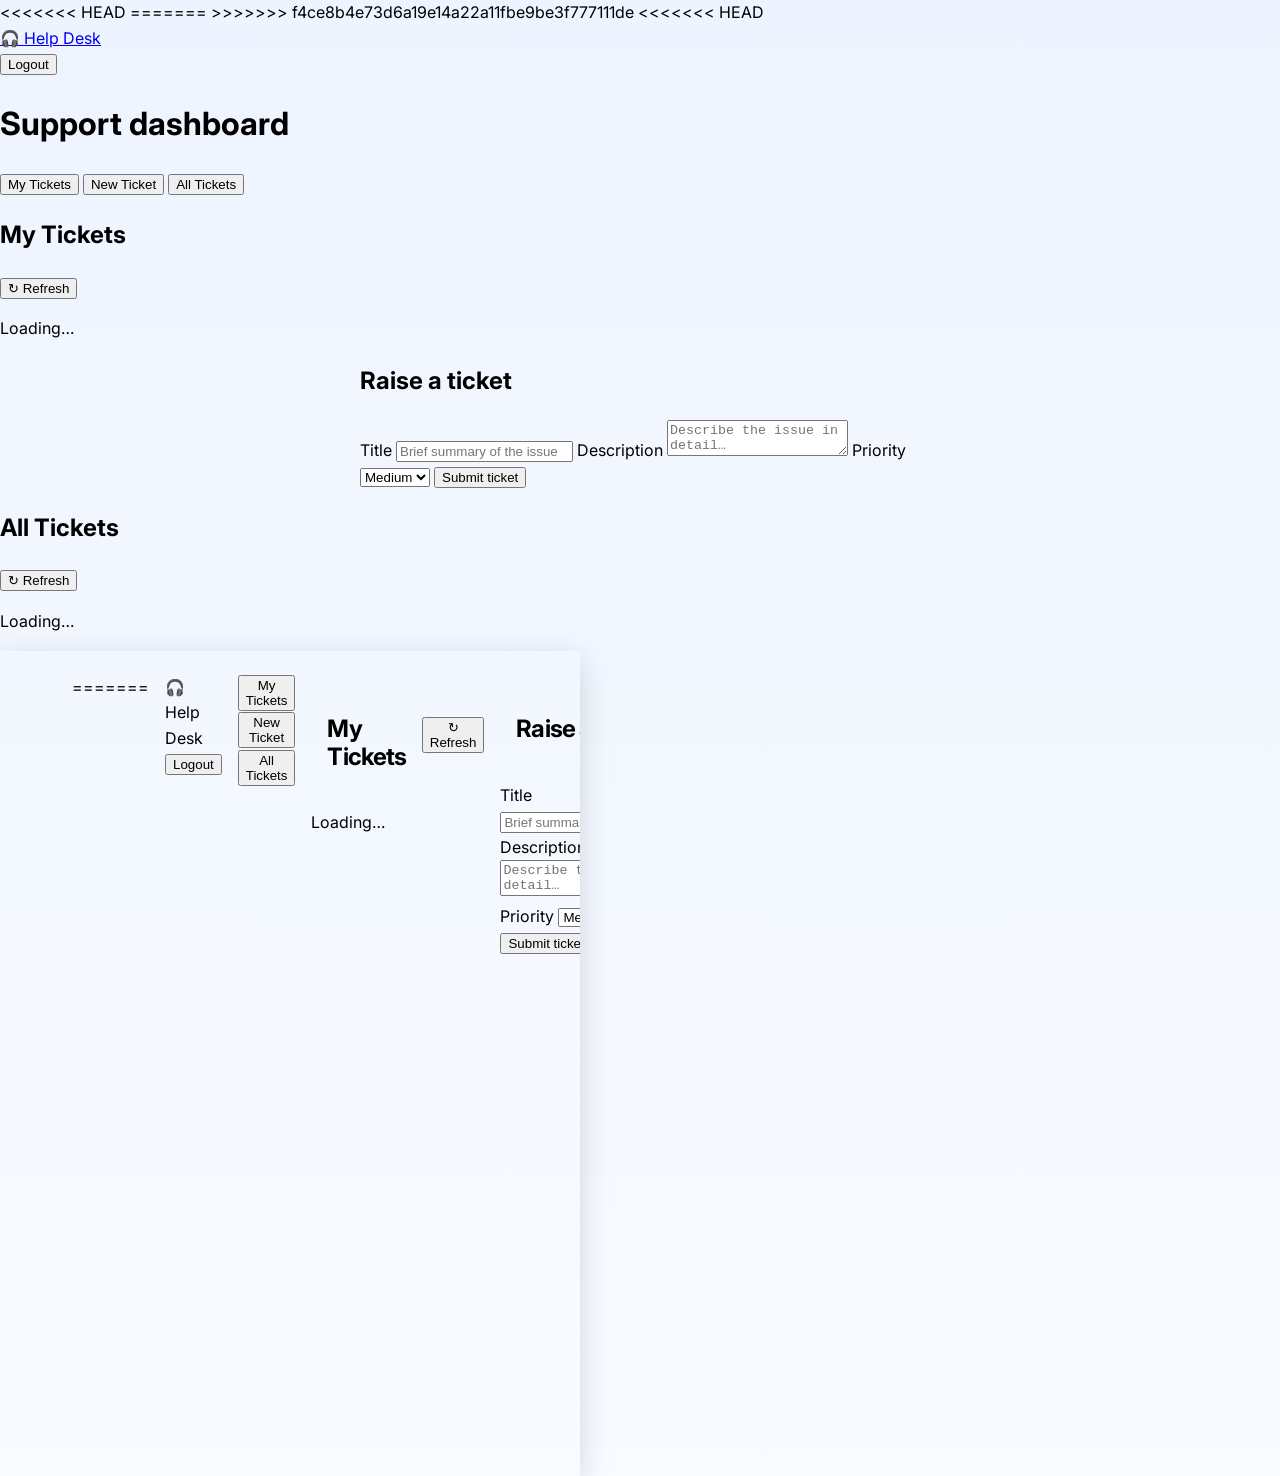
==== commit 1061cfa8: "Sharp" ====
--- a/helpdeskFrontend/dashboard.html
+++ b/helpdeskFrontend/dashboard.html
@@ -3,11 +3,16 @@
 <head>
   <meta charset="UTF-8">
   <meta name="viewport" content="width=device-width, initial-scale=1.0">
+<<<<<<< HEAD
   <link href="https://fonts.googleapis.com/css2?family=Inter:wght@400;500;600;700;800&display=swap" rel="stylesheet">
+=======
+  <link href="https://fonts.googleapis.com/css2?family=Inter:wght@400;600;700&display=swap" rel="stylesheet">
+>>>>>>> f4ce8b4e73d6a19e14a22a11fbe9be3f777111de
   <link rel="stylesheet" href="style.css">
   <title>Dashboard — Help Desk</title>
 </head>
 <body>
+<<<<<<< HEAD
   <header class="site-header">
     <div class="header-inner">
       <a href="index.html" class="brand" aria-label="Help Desk home">
@@ -82,10 +87,84 @@
     <div class="modal-box">
       <div class="modal-header">
         <h2 id="modal-title"></h2>
+=======
+
+  <!-- ── Header ── -->
+  <header>
+    <div class="brand">🎧 Help Desk</div>
+    <div class="stack">
+      <span id="welcome-text" class="muted"></span>
+      <button id="logout-btn">Logout</button>
+    </div>
+  </header>
+
+  <!-- ── Tab nav ── -->
+  <nav class="tab-nav" id="tab-nav">
+    <button class="tab-btn active" data-tab="tickets">My Tickets</button>
+    <button class="tab-btn" data-tab="new-ticket">New Ticket</button>
+    <button class="tab-btn agent-only hidden" data-tab="all-tickets">All Tickets</button>
+  </nav>
+
+  <!-- ════════════════════════════════════════════
+       TAB: My Tickets / All Tickets (shared view)
+  ═══════════════════════════════════════════════ -->
+  <section id="tab-tickets" class="tab-content">
+    <div class="card">
+      <div style="display:flex; justify-content:space-between; align-items:center; margin-bottom:14px;">
+        <h2 id="tickets-heading">My Tickets</h2>
+        <button id="refresh-tickets-btn" class="btn-sm">↻ Refresh</button>
+      </div>
+      <div id="tickets-list"><p class="muted">Loading…</p></div>
+    </div>
+  </section>
+
+  <!-- ════════════════════════════════════════════
+       TAB: New Ticket
+  ═══════════════════════════════════════════════ -->
+  <section id="tab-new-ticket" class="tab-content hidden">
+    <div class="card" style="max-width:520px; margin-left:auto; margin-right:auto;">
+      <h2 style="margin-bottom:16px;">Raise a ticket</h2>
+      <label class="field-label">Title</label>
+      <input id="nt-title" type="text" placeholder="Brief summary of the issue" />
+      <label class="field-label">Description</label>
+      <textarea id="nt-desc" placeholder="Describe the issue in detail…"></textarea>
+      <label class="field-label">Priority</label>
+      <select id="nt-priority">
+        <option value="LOW">Low</option>
+        <option value="MEDIUM" selected>Medium</option>
+        <option value="HIGH">High</option>
+      </select>
+      <button id="nt-submit" class="btn-full" style="margin-top:4px;">Submit ticket</button>
+      <p id="nt-msg" class="msg"></p>
+    </div>
+  </section>
+
+  <!-- ════════════════════════════════════════════
+       TAB: All Tickets (agent / admin)
+  ═══════════════════════════════════════════════ -->  <section id="tab-all-tickets" class="tab-content hidden">
+    <div class="card">
+      <div style="display:flex; justify-content:space-between; align-items:center; margin-bottom:14px;">
+        <h2>All Tickets</h2>
+        <button id="refresh-all-btn" class="btn-sm">↻ Refresh</button>
+      </div>
+      <div id="all-tickets-list"><p class="muted">Loading…</p></div>
+    </div>
+  </section>
+
+
+  <!-- ════════════════════════════════════════════
+       MODAL: Ticket Detail
+  ═══════════════════════════════════════════════ -->
+  <div id="modal-overlay" class="modal-overlay hidden">
+    <div class="modal-box">
+      <div style="display:flex; justify-content:space-between; align-items:flex-start; margin-bottom:14px;">
+        <h2 id="modal-title" style="flex:1; margin-right:12px;"></h2>
+>>>>>>> f4ce8b4e73d6a19e14a22a11fbe9be3f777111de
         <button id="modal-close" class="btn-sm">✕</button>
       </div>
 
       <div id="modal-meta" class="modal-meta"></div>
+<<<<<<< HEAD
       <p id="modal-desc"></p>
 
       <div id="agent-actions" class="hidden">
@@ -93,6 +172,16 @@
           <select id="assign-agent-select"></select>
           <button id="assign-agent-btn" class="btn-sm">Assign agent</button>
           <select id="status-select">
+=======
+      <p id="modal-desc" style="margin:12px 0; line-height:1.6;"></p>
+
+      <!-- Agent: assign + status -->
+      <div id="agent-actions" class="hidden" style="margin-bottom:16px;">
+        <div style="display:flex; gap:8px; flex-wrap:wrap; align-items:center;">
+          <select id="assign-agent-select" style="flex:1; min-width:160px; margin-bottom:0;"></select>
+          <button id="assign-agent-btn" class="btn-sm">Assign agent</button>
+          <select id="status-select" style="flex:1; min-width:130px; margin-bottom:0;">
+>>>>>>> f4ce8b4e73d6a19e14a22a11fbe9be3f777111de
             <option value="OPEN">OPEN</option>
             <option value="IN_PROGRESS">IN PROGRESS</option>
             <option value="RESOLVED">RESOLVED</option>
@@ -103,16 +192,30 @@
         <p id="agent-action-msg" class="msg"></p>
       </div>
 
+<<<<<<< HEAD
       <div id="admin-delete" class="hidden">
+=======
+      <!-- Delete (admin) -->
+      <div id="admin-delete" class="hidden" style="margin-bottom:16px;">
+>>>>>>> f4ce8b4e73d6a19e14a22a11fbe9be3f777111de
         <button id="delete-ticket-btn" class="btn-danger btn-sm">Delete ticket</button>
         <p id="delete-msg" class="msg"></p>
       </div>
 
+<<<<<<< HEAD
       <div class="divider"></div>
       <h3 style="margin: 0 0 0.8rem;">Comments</h3>
       <div id="comments-list" style="margin-bottom: 0.9rem;"></div>
       <textarea id="comment-body" placeholder="Write a comment…"></textarea>
       <button id="post-comment-btn" class="btn-sm" style="margin-top: 0.55rem;">Post comment</button>
+=======
+      <!-- Comments -->
+      <div class="divider"></div>
+      <h3 style="margin:12px 0 10px;">Comments</h3>
+      <div id="comments-list" style="margin-bottom:14px;"></div>
+      <textarea id="comment-body" placeholder="Write a comment…" style="height:70px;"></textarea>
+      <button id="post-comment-btn" class="btn-sm" style="margin-top:4px;">Post comment</button>
+>>>>>>> f4ce8b4e73d6a19e14a22a11fbe9be3f777111de
       <p id="comment-msg" class="msg"></p>
     </div>
   </div>
--- a/helpdeskFrontend/style.css
+++ b/helpdeskFrontend/style.css
@@ -1,3 +1,4 @@
+<<<<<<< HEAD
 :root {
   --bg: #eef4ff;
   --bg-strong: #dfeaff;
@@ -35,12 +36,44 @@
 img {
   max-width: 100%;
   display: block;
+=======
+/* ── reset & base ──────────────────────────────────────────────────────── */
+
+*, *::before, *::after {
+  box-sizing: border-box;
+  margin: 0;
+  padding: 0;
+}
+
+:root {
+  --bg:          #f1f5f9;
+  --card:        #ffffff;
+  --border:      rgba(15, 23, 42, 0.08);
+  --muted:       #64748b;
+  --text:        #0f172a;
+  --primary:     #2563eb;
+  --primary-h:   #1d4ed8;
+  --danger:      #dc2626;
+  --danger-h:    #b91c1c;
+  --radius:      8px;
+  --shadow:      0 1px 4px rgba(0,0,0,0.07);
+}
+
+body {
+  font-family: 'Inter', system-ui, -apple-system, 'Segoe UI', Roboto, 'Helvetica Neue', Arial;
+  background: var(--bg);
+  color: var(--text);
+  font-size: 0.95rem;
+  line-height: 1.5;
+  min-height: 100vh;
+>>>>>>> f4ce8b4e73d6a19e14a22a11fbe9be3f777111de
 }
 
 a {
   color: var(--primary);
   text-decoration: none;
 }
+<<<<<<< HEAD
 
 a:hover {
   text-decoration: none;
@@ -560,11 +593,34 @@
   margin: 0;
   letter-spacing: -0.05em;
   font-size: clamp(2rem, 3vw, 2.5rem);
+=======
+a:hover { text-decoration: underline; }
+
+/* ── layout ────────────────────────────────────────────────────────────── */
+
+header {
+  display: flex;
+  justify-content: space-between;
+  align-items: center;
+  background: var(--card);
+  border-bottom: 1px solid var(--border);
+  padding: 12px 20px;
+  position: sticky;
+  top: 0;
+  z-index: 10;
+}
+
+.brand {
+  font-weight: 700;
+  font-size: 1rem;
+  letter-spacing: -0.01em;
+>>>>>>> f4ce8b4e73d6a19e14a22a11fbe9be3f777111de
 }
 
 .stack {
   display: flex;
   align-items: center;
+<<<<<<< HEAD
   gap: 0.8rem;
 }
 
@@ -587,10 +643,148 @@
   border-radius: 18px;
   width: fit-content;
   margin-bottom: 1.1rem;
+=======
+  gap: 10px;
+}
+
+.card {
+  background: var(--card);
+  border: 1px solid var(--border);
+  border-radius: var(--radius);
+  padding: 20px;
+  margin-bottom: 18px;
+  max-width: 760px;
+  margin-left: auto;
+  margin-right: auto;
+  box-shadow: var(--shadow);
+}
+
+h1 { font-size: 1.4rem; font-weight: 700; margin-bottom: 6px; }
+h2 { font-size: 1.05rem; font-weight: 600; }
+h3 { font-size: 0.95rem; font-weight: 600; }
+
+.muted { color: var(--muted); font-size: 0.9rem; }
+
+.hidden { display: none !important; }
+
+.divider {
+  border: none;
+  border-top: 1px solid var(--border);
+  margin: 4px 0;
+}
+
+/* ── forms ─────────────────────────────────────────────────────────────── */
+
+.field-label {
+  display: block;
+  font-size: 0.82rem;
+  font-weight: 600;
+  color: var(--muted);
+  margin-bottom: 4px;
+  margin-top: 12px;
+  text-transform: uppercase;
+  letter-spacing: 0.04em;
+}
+
+input, textarea, select {
+  display: block;
+  width: 100%;
+  padding: 9px 11px;
+  margin-bottom: 2px;
+  border: 1px solid var(--border);
+  border-radius: 6px;
+  font-size: 0.93rem;
+  font-family: inherit;
+  background: #fff;
+  color: var(--text);
+  transition: border-color .15s;
+}
+
+input:focus, textarea:focus, select:focus {
+  outline: none;
+  border-color: var(--primary);
+  box-shadow: 0 0 0 3px rgba(37,99,235,.1);
+}
+
+textarea {
+  height: 90px;
+  resize: vertical;
+}
+
+.msg {
+  font-size: 0.87rem;
+  color: var(--danger);
+  min-height: 1.2em;
+  margin-top: 8px;
+}
+.msg.ok { color: #16a34a; }
+
+/* ── buttons ───────────────────────────────────────────────────────────── */
+
+button, .btn {
+  display: inline-flex;
+  align-items: center;
+  justify-content: center;
+  gap: 6px;
+  padding: 9px 16px;
+  background: var(--primary);
+  color: #fff;
+  border: none;
+  border-radius: 6px;
+  cursor: pointer;
+  font-size: 0.92rem;
+  font-family: inherit;
+  font-weight: 500;
+  transition: background .15s;
+  white-space: nowrap;
+}
+
+button:hover, .btn:hover { background: var(--primary-h); }
+
+.btn-full {
+  width: 100%;
+  margin-top: 10px;
+}
+
+.btn-sm {
+  padding: 6px 12px;
+  font-size: 0.85rem;
+  border-radius: 6px;
+}
+
+.btn-link {
+  display: inline-flex;
+  align-items: center;
+  padding: 9px 16px;
+  border: 1px solid var(--border);
+  border-radius: 6px;
+  background: transparent;
+  color: var(--primary);
+  font-size: 0.92rem;
+  font-weight: 500;
+  transition: background .15s;
+}
+.btn-link:hover { background: var(--bg); text-decoration: none; }
+
+.btn-danger {
+  background: var(--danger);
+}
+.btn-danger:hover { background: var(--danger-h); }
+
+/* ── tab navigation ────────────────────────────────────────────────────── */
+
+.tab-nav {
+  display: flex;
+  gap: 2px;
+  padding: 12px 16px 0;
+  max-width: 760px;
+  margin: 0 auto;
+>>>>>>> f4ce8b4e73d6a19e14a22a11fbe9be3f777111de
 }
 
 .tab-btn {
   background: transparent;
+<<<<<<< HEAD
   border: none;
   padding: 0.72rem 1rem;
   border-radius: 12px;
@@ -630,11 +824,42 @@
   border-radius: 10px;
   font-size: 0.82rem;
 }
+=======
+  color: var(--muted);
+  border: none;
+  border-bottom: 3px solid transparent;
+  border-radius: 0;
+  padding: 8px 14px;
+  font-size: 0.9rem;
+  font-weight: 500;
+  cursor: pointer;
+  transition: color .15s, border-color .15s;
+}
+
+.tab-btn:hover {
+  color: var(--text);
+  background: transparent;
+}
+
+.tab-btn.active {
+  color: var(--primary);
+  border-bottom-color: var(--primary);
+}
+
+.tab-content {
+  padding: 14px 16px 0;
+  max-width: 760px;
+  margin: 0 auto;
+}
+
+/* ── ticket rows ───────────────────────────────────────────────────────── */
+>>>>>>> f4ce8b4e73d6a19e14a22a11fbe9be3f777111de
 
 .ticket-row {
   display: flex;
   align-items: center;
   justify-content: space-between;
+<<<<<<< HEAD
   gap: 1rem;
   background: #fff;
   border: 1px solid var(--border);
@@ -648,30 +873,60 @@
 .ticket-row:hover {
   border-color: rgba(37, 99, 235, 0.2);
   box-shadow: 0 12px 26px rgba(37, 99, 235, 0.1);
+=======
+  padding: 12px 14px;
+  border: 1px solid var(--border);
+  border-radius: 6px;
+  margin-bottom: 8px;
+  cursor: pointer;
+  background: #fff;
+  transition: box-shadow .15s, border-color .15s;
+  gap: 12px;
+}
+
+.ticket-row:hover {
+  box-shadow: 0 2px 8px rgba(0,0,0,0.08);
+  border-color: rgba(37,99,235,.25);
+>>>>>>> f4ce8b4e73d6a19e14a22a11fbe9be3f777111de
 }
 
 .ticket-row-main {
   display: flex;
   flex-direction: column;
+<<<<<<< HEAD
   gap: 0.2rem;
+=======
+  gap: 2px;
+>>>>>>> f4ce8b4e73d6a19e14a22a11fbe9be3f777111de
   min-width: 0;
 }
 
 .ticket-title {
+<<<<<<< HEAD
   font-weight: 700;
   font-size: 1rem;
+=======
+  font-weight: 600;
+  font-size: 0.93rem;
+>>>>>>> f4ce8b4e73d6a19e14a22a11fbe9be3f777111de
   white-space: nowrap;
   overflow: hidden;
   text-overflow: ellipsis;
 }
 
 .ticket-meta {
+<<<<<<< HEAD
   color: var(--muted);
   font-size: 0.8rem;
+=======
+  font-size: 0.8rem;
+  color: var(--muted);
+>>>>>>> f4ce8b4e73d6a19e14a22a11fbe9be3f777111de
 }
 
 .ticket-row-badges {
   display: flex;
+<<<<<<< HEAD
   align-items: center;
   gap: 0.5rem;
   flex-shrink: 0;
@@ -697,12 +952,41 @@
 .badge-high   { background: #fee2e2; color: #b91c1c; }
 .badge-medium { background: #fef3c7; color: #92400e; }
 .badge-low    { background: #dcfce7; color: #166534; }
+=======
+  gap: 6px;
+  flex-shrink: 0;
+}
+
+/* ── badges ────────────────────────────────────────────────────────────── */
+
+.badge {
+  display: inline-block;
+  padding: 2px 8px;
+  border-radius: 999px;
+  font-size: 0.75rem;
+  font-weight: 600;
+  text-transform: uppercase;
+  letter-spacing: 0.03em;
+}
+
+.badge-open     { background: #dbeafe; color: #1d4ed8; }
+.badge-progress { background: #fef9c3; color: #854d0e; }
+.badge-resolved { background: #dcfce7; color: #15803d; }
+.badge-closed   { background: #f1f5f9; color: #475569; }
+
+.badge-high   { background: #fee2e2; color: #b91c1c; }
+.badge-medium { background: #fef3c7; color: #92400e; }
+.badge-low    { background: #f0fdf4; color: #166534; }
+
+/* ── modal ─────────────────────────────────────────────────────────────── */
+>>>>>>> f4ce8b4e73d6a19e14a22a11fbe9be3f777111de
 
 .modal-overlay {
   position: fixed;
   inset: 0;
   background: rgba(15, 23, 42, 0.45);
   display: flex;
+<<<<<<< HEAD
   align-items: center;
   justify-content: center;
   padding: 1.2rem;
@@ -732,11 +1016,29 @@
   margin: 0;
   line-height: 1.2;
   letter-spacing: -0.04em;
+=======
+  align-items: flex-start;
+  justify-content: center;
+  padding: 40px 16px 24px;
+  z-index: 100;
+  overflow-y: auto;
+}
+
+.modal-box {
+  background: var(--card);
+  border-radius: var(--radius);
+  padding: 24px;
+  width: 100%;
+  max-width: 580px;
+  box-shadow: 0 8px 30px rgba(0,0,0,0.15);
+  position: relative;
+>>>>>>> f4ce8b4e73d6a19e14a22a11fbe9be3f777111de
 }
 
 .modal-meta {
   display: flex;
   flex-wrap: wrap;
+<<<<<<< HEAD
   gap: 0.5rem;
   align-items: center;
   margin-bottom: 0.8rem;
@@ -839,4 +1141,41 @@
   .preview-metrics {
     grid-template-columns: 1fr;
   }
-}
+=======
+  gap: 8px;
+  align-items: center;
+  font-size: 0.85rem;
+}
+
+/* ── comments ──────────────────────────────────────────────────────────── */
+
+.comment-item {
+  padding: 10px 12px;
+  background: var(--bg);
+  border-radius: 6px;
+  margin-bottom: 8px;
+}
+
+.comment-body {
+  font-size: 0.9rem;
+  line-height: 1.5;
+  word-break: break-word;
+}
+
+.comment-meta {
+  font-size: 0.78rem;
+  color: var(--muted);
+  margin-top: 4px;
+}
+
+/* ── responsive ────────────────────────────────────────────────────────── */
+
+@media (max-width: 600px) {
+  .tab-nav { gap: 0; padding: 10px 10px 0; }
+  .tab-btn { padding: 7px 10px; font-size: 0.82rem; }
+  .card, .tab-content { padding: 14px 12px 0; }
+  .modal-overlay { padding: 16px 8px; }
+  .ticket-row { flex-direction: column; align-items: flex-start; }
+  .ticket-row-badges { margin-top: 4px; }
+>>>>>>> f4ce8b4e73d6a19e14a22a11fbe9be3f777111de
+}
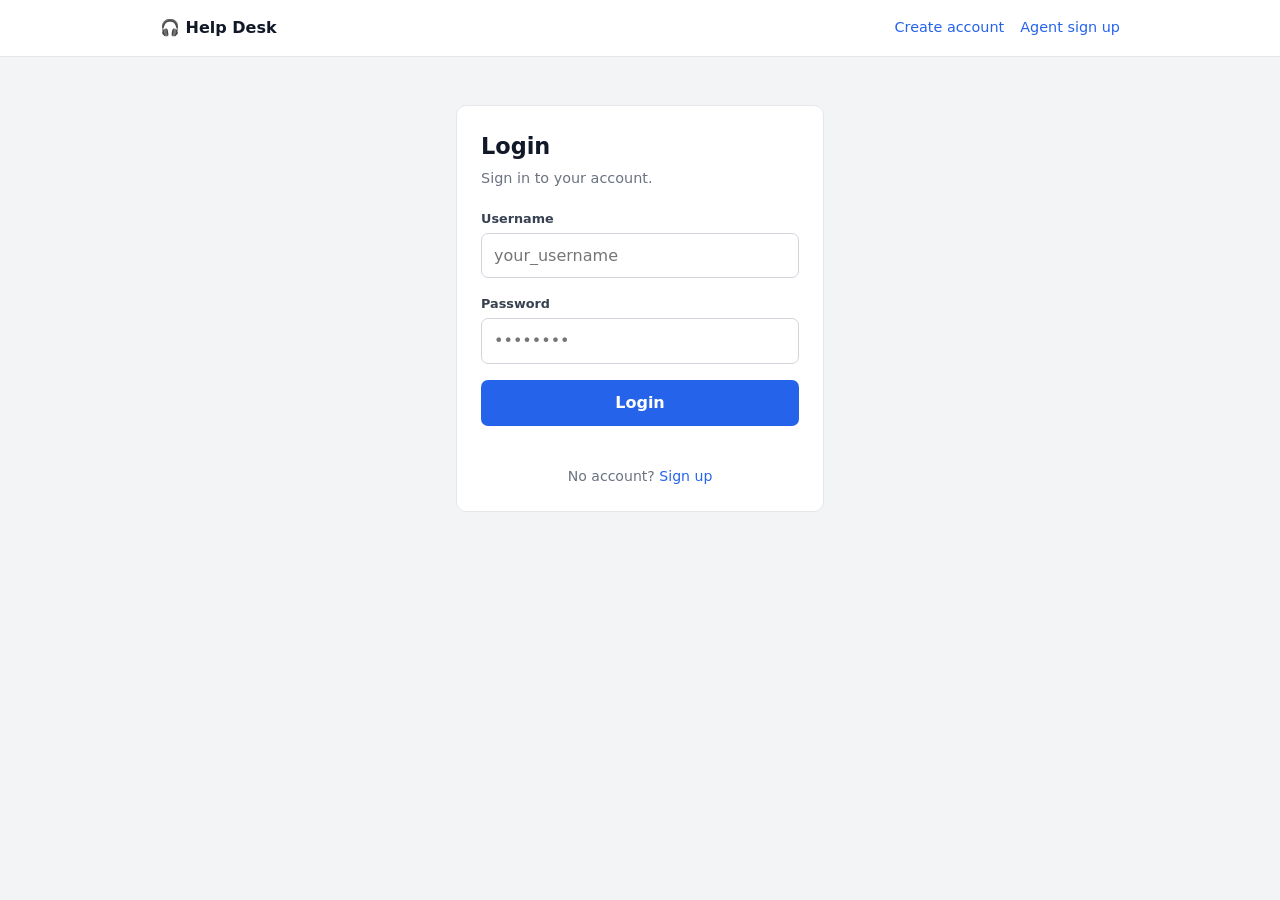
==== commit 956b13c9: "sharp" ====
--- a/helpdeskFrontend/dashboard.html
+++ b/helpdeskFrontend/dashboard.html
@@ -3,56 +3,43 @@
 <head>
   <meta charset="UTF-8">
   <meta name="viewport" content="width=device-width, initial-scale=1.0">
-<<<<<<< HEAD
-  <link href="https://fonts.googleapis.com/css2?family=Inter:wght@400;500;600;700;800&display=swap" rel="stylesheet">
-=======
-  <link href="https://fonts.googleapis.com/css2?family=Inter:wght@400;600;700&display=swap" rel="stylesheet">
->>>>>>> f4ce8b4e73d6a19e14a22a11fbe9be3f777111de
   <link rel="stylesheet" href="style.css">
   <title>Dashboard — Help Desk</title>
 </head>
 <body>
-<<<<<<< HEAD
   <header class="site-header">
     <div class="header-inner">
-      <a href="index.html" class="brand" aria-label="Help Desk home">
-        <span class="brand-mark">🎧</span>
-        <span>Help Desk</span>
-      </a>
-
+      <a href="index.html" class="brand">🎧 Help Desk</a>
       <div class="stack">
         <span id="welcome-text" class="welcome-badge"></span>
-        <button id="logout-btn">Logout</button>
+        <button id="logout-btn" class="btn-sm btn-secondary">Logout</button>
       </div>
     </div>
   </header>
 
-  <main class="dashboard-shell">
-    <div class="dashboard-topbar">
-      <h1>Support dashboard</h1>
-    </div>
+  <div class="dashboard-wrap">
 
-    <nav class="tab-nav" id="tab-nav" aria-label="Ticket sections">
+    <nav class="tab-nav" id="tab-nav">
       <button class="tab-btn active" data-tab="tickets">My Tickets</button>
       <button class="tab-btn" data-tab="new-ticket">New Ticket</button>
       <button class="tab-btn agent-only hidden" data-tab="all-tickets">All Tickets</button>
     </nav>
 
+    <!-- My Tickets -->
     <section id="tab-tickets" class="tab-content">
       <div class="card">
         <div class="card-header">
-          <h2 id="tickets-heading">My Tickets</h2>
-          <button id="refresh-tickets-btn" class="btn-sm">↻ Refresh</button>
+          <h2>My Tickets</h2>
+          <button id="refresh-tickets-btn" class="btn-sm btn-secondary">↻ Refresh</button>
         </div>
         <div id="tickets-list"><p class="muted">Loading…</p></div>
       </div>
     </section>
 
+    <!-- New Ticket -->
     <section id="tab-new-ticket" class="tab-content hidden">
-      <div class="card" style="max-width:560px; margin:0 auto;">
-        <div class="card-header">
-          <h2>Raise a ticket</h2>
-        </div>
+      <div class="card" style="max-width:520px;">
+        <h2 style="margin-bottom:0.75rem;">Raise a ticket</h2>
 
         <label class="field-label">Title</label>
         <input id="nt-title" type="text" placeholder="Brief summary of the issue" />
@@ -72,116 +59,36 @@
       </div>
     </section>
 
+    <!-- All Tickets (agent / admin) -->
     <section id="tab-all-tickets" class="tab-content hidden">
       <div class="card">
         <div class="card-header">
           <h2>All Tickets</h2>
-          <button id="refresh-all-btn" class="btn-sm">↻ Refresh</button>
+          <button id="refresh-all-btn" class="btn-sm btn-secondary">↻ Refresh</button>
         </div>
         <div id="all-tickets-list"><p class="muted">Loading…</p></div>
       </div>
     </section>
-  </main>
 
+  </div><!-- /dashboard-wrap -->
+
+  <!-- Ticket modal -->
   <div id="modal-overlay" class="modal-overlay hidden">
     <div class="modal-box">
       <div class="modal-header">
         <h2 id="modal-title"></h2>
-=======
-
-  <!-- ── Header ── -->
-  <header>
-    <div class="brand">🎧 Help Desk</div>
-    <div class="stack">
-      <span id="welcome-text" class="muted"></span>
-      <button id="logout-btn">Logout</button>
-    </div>
-  </header>
-
-  <!-- ── Tab nav ── -->
-  <nav class="tab-nav" id="tab-nav">
-    <button class="tab-btn active" data-tab="tickets">My Tickets</button>
-    <button class="tab-btn" data-tab="new-ticket">New Ticket</button>
-    <button class="tab-btn agent-only hidden" data-tab="all-tickets">All Tickets</button>
-  </nav>
-
-  <!-- ════════════════════════════════════════════
-       TAB: My Tickets / All Tickets (shared view)
-  ═══════════════════════════════════════════════ -->
-  <section id="tab-tickets" class="tab-content">
-    <div class="card">
-      <div style="display:flex; justify-content:space-between; align-items:center; margin-bottom:14px;">
-        <h2 id="tickets-heading">My Tickets</h2>
-        <button id="refresh-tickets-btn" class="btn-sm">↻ Refresh</button>
-      </div>
-      <div id="tickets-list"><p class="muted">Loading…</p></div>
-    </div>
-  </section>
-
-  <!-- ════════════════════════════════════════════
-       TAB: New Ticket
-  ═══════════════════════════════════════════════ -->
-  <section id="tab-new-ticket" class="tab-content hidden">
-    <div class="card" style="max-width:520px; margin-left:auto; margin-right:auto;">
-      <h2 style="margin-bottom:16px;">Raise a ticket</h2>
-      <label class="field-label">Title</label>
-      <input id="nt-title" type="text" placeholder="Brief summary of the issue" />
-      <label class="field-label">Description</label>
-      <textarea id="nt-desc" placeholder="Describe the issue in detail…"></textarea>
-      <label class="field-label">Priority</label>
-      <select id="nt-priority">
-        <option value="LOW">Low</option>
-        <option value="MEDIUM" selected>Medium</option>
-        <option value="HIGH">High</option>
-      </select>
-      <button id="nt-submit" class="btn-full" style="margin-top:4px;">Submit ticket</button>
-      <p id="nt-msg" class="msg"></p>
-    </div>
-  </section>
-
-  <!-- ════════════════════════════════════════════
-       TAB: All Tickets (agent / admin)
-  ═══════════════════════════════════════════════ -->  <section id="tab-all-tickets" class="tab-content hidden">
-    <div class="card">
-      <div style="display:flex; justify-content:space-between; align-items:center; margin-bottom:14px;">
-        <h2>All Tickets</h2>
-        <button id="refresh-all-btn" class="btn-sm">↻ Refresh</button>
-      </div>
-      <div id="all-tickets-list"><p class="muted">Loading…</p></div>
-    </div>
-  </section>
-
-
-  <!-- ════════════════════════════════════════════
-       MODAL: Ticket Detail
-  ═══════════════════════════════════════════════ -->
-  <div id="modal-overlay" class="modal-overlay hidden">
-    <div class="modal-box">
-      <div style="display:flex; justify-content:space-between; align-items:flex-start; margin-bottom:14px;">
-        <h2 id="modal-title" style="flex:1; margin-right:12px;"></h2>
->>>>>>> f4ce8b4e73d6a19e14a22a11fbe9be3f777111de
-        <button id="modal-close" class="btn-sm">✕</button>
+        <button id="modal-close" class="btn-sm btn-secondary">✕</button>
       </div>
 
       <div id="modal-meta" class="modal-meta"></div>
-<<<<<<< HEAD
-      <p id="modal-desc"></p>
+      <p id="modal-desc" style="margin-bottom:0.75rem; color:#374151;"></p>
 
-      <div id="agent-actions" class="hidden">
+      <!-- Agent actions -->
+      <div id="agent-actions" class="hidden" style="margin-bottom:1rem;">
         <div>
           <select id="assign-agent-select"></select>
           <button id="assign-agent-btn" class="btn-sm">Assign agent</button>
           <select id="status-select">
-=======
-      <p id="modal-desc" style="margin:12px 0; line-height:1.6;"></p>
-
-      <!-- Agent: assign + status -->
-      <div id="agent-actions" class="hidden" style="margin-bottom:16px;">
-        <div style="display:flex; gap:8px; flex-wrap:wrap; align-items:center;">
-          <select id="assign-agent-select" style="flex:1; min-width:160px; margin-bottom:0;"></select>
-          <button id="assign-agent-btn" class="btn-sm">Assign agent</button>
-          <select id="status-select" style="flex:1; min-width:130px; margin-bottom:0;">
->>>>>>> f4ce8b4e73d6a19e14a22a11fbe9be3f777111de
             <option value="OPEN">OPEN</option>
             <option value="IN_PROGRESS">IN PROGRESS</option>
             <option value="RESOLVED">RESOLVED</option>
@@ -192,30 +99,18 @@
         <p id="agent-action-msg" class="msg"></p>
       </div>
 
-<<<<<<< HEAD
-      <div id="admin-delete" class="hidden">
-=======
-      <!-- Delete (admin) -->
-      <div id="admin-delete" class="hidden" style="margin-bottom:16px;">
->>>>>>> f4ce8b4e73d6a19e14a22a11fbe9be3f777111de
-        <button id="delete-ticket-btn" class="btn-danger btn-sm">Delete ticket</button>
+      <!-- Admin delete -->
+      <div id="admin-delete" class="hidden" style="margin-bottom:1rem;">
+        <button id="delete-ticket-btn" class="btn-sm btn-danger">Delete ticket</button>
         <p id="delete-msg" class="msg"></p>
       </div>
 
-<<<<<<< HEAD
       <div class="divider"></div>
-      <h3 style="margin: 0 0 0.8rem;">Comments</h3>
-      <div id="comments-list" style="margin-bottom: 0.9rem;"></div>
-      <textarea id="comment-body" placeholder="Write a comment…"></textarea>
-      <button id="post-comment-btn" class="btn-sm" style="margin-top: 0.55rem;">Post comment</button>
-=======
-      <!-- Comments -->
-      <div class="divider"></div>
-      <h3 style="margin:12px 0 10px;">Comments</h3>
-      <div id="comments-list" style="margin-bottom:14px;"></div>
-      <textarea id="comment-body" placeholder="Write a comment…" style="height:70px;"></textarea>
-      <button id="post-comment-btn" class="btn-sm" style="margin-top:4px;">Post comment</button>
->>>>>>> f4ce8b4e73d6a19e14a22a11fbe9be3f777111de
+
+      <h3 style="font-size:0.95rem; margin-bottom:0.6rem;">Comments</h3>
+      <div id="comments-list"></div>
+      <textarea id="comment-body" placeholder="Write a comment…" style="height:70px; margin-top:0.5rem;"></textarea>
+      <button id="post-comment-btn" class="btn-sm" style="margin-top:0.4rem;">Post comment</button>
       <p id="comment-msg" class="msg"></p>
     </div>
   </div>
--- a/helpdeskFrontend/style.css
+++ b/helpdeskFrontend/style.css
@@ -1,1181 +1,274 @@
-<<<<<<< HEAD
-:root {
-  --bg: #eef4ff;
-  --bg-strong: #dfeaff;
-  --card: #ffffff;
-  --surface: #f7faff;
-  --border: rgba(15, 23, 42, 0.09);
-  --muted: #5f6f8a;
-  --text: #10233d;
-  --primary: #2563eb;
-  --primary-deep: #1e3a8a;
-  --primary-soft: rgba(37, 99, 235, 0.12);
-  --accent: #7c3aed;
-  --success: #16a34a;
-  --danger: #dc2626;
-  --danger-h: #b91c1c;
-  --radius: 18px;
-  --shadow: 0 18px 45px rgba(30, 58, 138, 0.14);
-}
-
-* { box-sizing: border-box; }
-
-html {
-  scroll-behavior: smooth;
-}
+*, *::before, *::after { box-sizing: border-box; margin: 0; padding: 0; }
 
 body {
-  margin: 0;
-  font-family: 'Inter', system-ui, -apple-system, 'Segoe UI', sans-serif;
-  background: linear-gradient(180deg, #eef4ff 0%, #f8fbff 100%);
-  color: var(--text);
+  font-family: system-ui, -apple-system, sans-serif;
+  background: #f3f4f6;
+  color: #111827;
   min-height: 100vh;
-  line-height: 1.6;
-}
-
-img {
-  max-width: 100%;
-  display: block;
-=======
-/* ── reset & base ──────────────────────────────────────────────────────── */
-
-*, *::before, *::after {
-  box-sizing: border-box;
-  margin: 0;
-  padding: 0;
-}
-
-:root {
-  --bg:          #f1f5f9;
-  --card:        #ffffff;
-  --border:      rgba(15, 23, 42, 0.08);
-  --muted:       #64748b;
-  --text:        #0f172a;
-  --primary:     #2563eb;
-  --primary-h:   #1d4ed8;
-  --danger:      #dc2626;
-  --danger-h:    #b91c1c;
-  --radius:      8px;
-  --shadow:      0 1px 4px rgba(0,0,0,0.07);
-}
-
-body {
-  font-family: 'Inter', system-ui, -apple-system, 'Segoe UI', Roboto, 'Helvetica Neue', Arial;
-  background: var(--bg);
-  color: var(--text);
-  font-size: 0.95rem;
   line-height: 1.5;
-  min-height: 100vh;
->>>>>>> f4ce8b4e73d6a19e14a22a11fbe9be3f777111de
-}
-
-a {
-  color: var(--primary);
-  text-decoration: none;
-}
-<<<<<<< HEAD
-
-a:hover {
-  text-decoration: none;
-}
-
-button,
-input,
-textarea,
-select {
-  font: inherit;
-}
-
-.hidden {
-  display: none !important;
-}
-
+}
+
+a { color: #2563eb; text-decoration: none; }
+a:hover { text-decoration: underline; }
+
+button, input, textarea, select { font: inherit; }
+
+.hidden { display: none !important; }
+
+/* ── header ── */
 .site-header {
-  position: sticky;
-  top: 0;
-  z-index: 30;
-  background: rgba(255, 255, 255, 0.85);
-  backdrop-filter: blur(12px);
-  border-bottom: 1px solid var(--border);
-}
-
-.header-inner,
-.nav-shell,
-.hero,
-.dashboard-shell,
-.auth-shell,
-.footer-shell {
-  width: min(1180px, calc(100% - 32px));
+  background: #fff;
+  border-bottom: 1px solid #e5e7eb;
+  padding: 0 1.5rem;
+}
+.header-inner {
+  max-width: 960px;
   margin: 0 auto;
-}
-
-.header-inner {
-  display: flex;
-  align-items: center;
-  justify-content: space-between;
-  min-height: 76px;
+  display: flex;
+  align-items: center;
+  justify-content: space-between;
+  height: 56px;
   gap: 1rem;
 }
-
-.brand {
-  display: inline-flex;
-  align-items: center;
-  gap: 0.7rem;
-  font-weight: 800;
-  color: var(--text);
-  letter-spacing: -0.04em;
-  font-size: 1.1rem;
-}
-
-.brand-mark {
-  display: inline-grid;
-  place-items: center;
-  width: 36px;
-  height: 36px;
-  border-radius: 12px;
-  background: linear-gradient(135deg, var(--primary), var(--accent));
-  color: white;
-  box-shadow: 0 10px 22px rgba(37, 99, 235, 0.3);
-}
-
-.header-nav {
-  display: flex;
-  align-items: center;
-  gap: 1rem;
-}
-
-.nav-link {
-  color: var(--muted);
-  font-weight: 600;
-  transition: color 0.2s ease;
-}
-
-.nav-link:hover {
-  color: var(--primary);
-}
-
-.page-wrap {
-  padding: 28px 0 64px;
-}
-
-.hero {
-  display: grid;
-  grid-template-columns: 1.1fr 0.9fr;
-  align-items: center;
-  gap: 2.4rem;
-  padding: 42px 0 20px;
-}
-
-.hero-copy {
-  padding: 14px 0;
-}
-
-.eyebrow {
-  display: inline-flex;
-  align-items: center;
-  gap: 0.45rem;
-  background: rgba(37, 99, 235, 0.09);
-  color: var(--primary-deep);
-  border: 1px solid rgba(37, 99, 235, 0.15);
-  border-radius: 999px;
-  padding: 0.45rem 0.8rem;
-  font-size: 0.76rem;
-  font-weight: 700;
-  letter-spacing: 0.08em;
-  text-transform: uppercase;
-}
-
-.hero h1 {
-  margin: 1rem 0 1rem;
-  font-size: clamp(2.5rem, 5vw, 4.4rem);
-  line-height: 1.04;
-  letter-spacing: -0.06em;
-}
-
-.hero h1 strong {
-  color: var(--primary);
-}
-
-.hero-subtitle {
-  max-width: 640px;
-  color: var(--muted);
-  font-size: 1.08rem;
-  margin-bottom: 1.4rem;
-}
-
-.cta-row {
-  display: flex;
-  flex-wrap: wrap;
-  gap: 0.9rem;
-  margin-bottom: 1.2rem;
-}
-
-.primary-btn,
-.secondary-btn,
-.btn,
-.btn-link,
-button {
-  display: inline-flex;
-  align-items: center;
-  justify-content: center;
-  border-radius: 12px;
-  font-weight: 700;
-  transition: transform 0.2s ease, box-shadow 0.2s ease, opacity 0.2s ease;
-}
-
-.primary-btn,
-.btn {
-  background: linear-gradient(135deg, var(--primary), var(--accent));
-  color: white;
-  border: none;
-  box-shadow: 0 16px 35px rgba(37, 99, 235, 0.22);
-}
-
-.primary-btn:hover,
-.secondary-btn:hover,
-.btn:hover,
-.btn-link:hover,
-button:hover {
-  transform: translateY(-1px);
-}
-
-.primary-btn,
-.secondary-btn,
-.btn-link,
-button {
-  padding: 0.9rem 1.3rem;
-}
-
-.secondary-btn,
-.btn-link {
-  background: rgba(255, 255, 255, 0.8);
-  border: 1px solid var(--border);
-  color: var(--text);
-  box-shadow: 0 10px 22px rgba(15, 23, 42, 0.05);
-}
-
-.hero-stats {
-  display: flex;
-  flex-wrap: wrap;
-  gap: 1.5rem;
-  margin-top: 1.6rem;
-}
-
-.stat {
-  min-width: 120px;
-}
-
-.stat strong {
-  display: block;
-  font-size: 1.5rem;
-  letter-spacing: -0.04em;
-}
-
-.stat span {
-  color: var(--muted);
-  font-size: 0.88rem;
-}
-
-.hero-panel {
-  position: relative;
-  padding: 1rem;
-}
-
-.panel-window {
-  background: linear-gradient(180deg, #ffffff, #f2f6ff);
-  border: 1px solid var(--border);
-  border-radius: 28px;
-  box-shadow: var(--shadow);
-  padding: 1.1rem;
-}
-
-.panel-header {
-  display: flex;
-  align-items: center;
-  justify-content: space-between;
-  padding: 0.2rem 0.4rem 1rem;
-  color: var(--muted);
-  font-size: 0.8rem;
-  font-weight: 600;
-}
-
-.dots {
-  display: inline-flex;
-  gap: 0.45rem;
-}
-
-.dot {
-  width: 10px;
-  height: 10px;
-  border-radius: 50%;
-}
-
-.dot.red { background: #ff6b6b; }
-.dot.yellow { background: #fbbf24; }
-.dot.green { background: #34d399; }
-
-.dashboard-preview {
-  background: linear-gradient(135deg, rgba(37, 99, 235, 0.08), rgba(124, 58, 237, 0.08));
-  border: 1px solid rgba(37, 99, 235, 0.08);
-  border-radius: 20px;
-  padding: 1rem;
-}
-
-.preview-metrics {
-  display: grid;
-  grid-template-columns: repeat(3, minmax(0, 1fr));
-  gap: 0.8rem;
-  margin-bottom: 1rem;
-}
-
-.metric-card {
-  background: rgba(255, 255, 255, 0.9);
-  border-radius: 16px;
-  padding: 0.9rem 0.8rem;
-  border: 1px solid var(--border);
-}
-
-.metric-card small {
-  display: block;
-  margin-bottom: 0.35rem;
-  color: var(--muted);
-}
-
-.metric-card strong {
-  font-size: 1.3rem;
-  letter-spacing: -0.04em;
-}
-
-.preview-list {
-  display: grid;
-  gap: 0.7rem;
-}
-
-.preview-item {
-  display: grid;
-  grid-template-columns: 1fr auto;
-  gap: 0.6rem;
-  align-items: center;
-  background: rgba(255, 255, 255, 0.9);
-  border: 1px solid var(--border);
-  border-radius: 14px;
-  padding: 0.8rem 0.8rem;
-}
-
-.preview-item strong {
-  display: block;
-  font-size: 0.95rem;
-}
-
-.preview-item span {
-  color: var(--muted);
-  font-size: 0.8rem;
-}
-
-.feature-section {
-  padding-top: 28px;
-}
-
-.section-header {
-  margin-bottom: 1.4rem;
-  text-align: center;
-}
-
-.section-header h2 {
-  font-size: clamp(2rem, 3vw, 2.8rem);
-  margin: 0 0 0.5rem;
-  letter-spacing: -0.05em;
-}
-
-.section-header p {
-  color: var(--muted);
-  margin: 0 auto;
-  max-width: 600px;
-}
-
-.feature-grid {
-  display: grid;
-  grid-template-columns: repeat(3, minmax(0, 1fr));
-  gap: 1.2rem;
-}
-
-.feature-card,
-.card {
-  background: rgba(255, 255, 255, 0.9);
-  border: 1px solid var(--border);
-  border-radius: var(--radius);
-  box-shadow: 0 14px 30px rgba(15, 23, 42, 0.06);
-}
-
-.feature-card {
-  padding: 1.4rem;
-}
-
-.feature-icon {
-  width: 52px;
-  height: 52px;
-  border-radius: 16px;
-  display: inline-grid;
-  place-items: center;
-  color: white;
-  font-size: 1.4rem;
-  margin-bottom: 0.9rem;
-  background: linear-gradient(135deg, var(--primary), var(--accent));
-}
-
-.feature-card h3 {
-  margin: 0 0 0.5rem;
-  font-size: 1.1rem;
-}
-
-.feature-card p {
-  margin: 0;
-  color: var(--muted);
-}
-
-.auth-page {
-  background: radial-gradient(circle at top left, rgba(37, 99, 235, 0.12), transparent 30%), linear-gradient(180deg, #eef4ff 0%, #f8fbff 100%);
-}
-
-.auth-shell {
-  display: grid;
-  grid-template-columns: 1.1fr 0.9fr;
-  gap: 2rem;
-  align-items: center;
-  padding: 48px 0 60px;
-}
-
-.auth-visual {
-  background: linear-gradient(135deg, rgba(30, 58, 138, 0.96), rgba(37, 99, 235, 0.9));
-  border-radius: 28px;
-  padding: 2rem;
-  color: white;
-  min-height: 560px;
-  display: flex;
-  flex-direction: column;
-  justify-content: center;
-  box-shadow: 0 24px 50px rgba(30, 58, 138, 0.25);
-}
-
-.auth-visual h2 {
-  margin: 0 0 1rem;
-  font-size: clamp(2rem, 3vw, 3rem);
-  line-height: 1.08;
-  letter-spacing: -0.06em;
-}
-
-.auth-visual p {
-  margin: 0 0 1.5rem;
-  color: rgba(255, 255, 255, 0.8);
-  max-width: 420px;
-}
-
-.auth-badges {
-  display: flex;
-  flex-wrap: wrap;
-  gap: 0.7rem;
-  margin-bottom: 1.5rem;
-}
-
-.auth-badges span {
-  display: inline-flex;
-  padding: 0.45rem 0.8rem;
-  border-radius: 999px;
-  background: rgba(255, 255, 255, 0.12);
-  border: 1px solid rgba(255, 255, 255, 0.15);
-  font-size: 0.8rem;
-  font-weight: 600;
-}
-
-.auth-panel {
-  background: rgba(255, 255, 255, 0.9);
-  border: 1px solid var(--border);
-  border-radius: 28px;
-  padding: 2rem;
-  box-shadow: var(--shadow);
-}
-
-.auth-panel h1,
-.auth-panel h2 {
-  margin: 0 0 0.6rem;
-  letter-spacing: -0.04em;
-}
-
-.auth-panel .subtext {
-  margin: 0 0 1.5rem;
-  color: var(--muted);
-}
-
-.form-grid {
-  display: grid;
-  gap: 0.4rem;
-}
-
-.field-label {
-  display: block;
-  font-size: 0.76rem;
-  font-weight: 700;
-  color: var(--muted);
-  text-transform: uppercase;
-  letter-spacing: 0.08em;
-  margin-top: 1rem;
-}
-
-input, textarea, select {
-  width: 100%;
-  margin-top: 0.35rem;
-  background: #fff;
-  border: 1px solid rgba(148, 163, 184, 0.45);
-  border-radius: 12px;
-  padding: 0.86rem 0.95rem;
-  color: var(--text);
-  transition: border-color 0.2s ease, box-shadow 0.2s ease;
-}
-
-input:focus,
-textarea:focus,
-select:focus {
-  outline: none;
-  border-color: rgba(37, 99, 235, 0.7);
-  box-shadow: 0 0 0 4px rgba(37, 99, 235, 0.08);
-}
-
-textarea {
-  min-height: 120px;
-  resize: vertical;
-}
-
-.auth-panel .btn-full,
-#nt-submit,
-#login-btn,
-#reg-btn {
-  width: 100%;
-  margin-top: 1.2rem;
-  padding: 0.96rem 1.1rem;
-}
-
-.auth-panel .muted,
-.muted {
-  color: var(--muted);
-}
-
-.auth-meta {
-  margin-top: 1rem;
-  text-align: center;
-  color: var(--muted);
-  font-size: 0.92rem;
-}
-
-.msg {
-  min-height: 1.2em;
-  margin-top: 0.7rem;
-  font-size: 0.88rem;
-  color: var(--danger);
-}
-
-.msg.ok {
-  color: var(--success);
-}
-
-.dashboard-shell {
-  padding: 18px 0 48px;
-}
-
-.dashboard-topbar {
-  display: flex;
-  align-items: center;
-  justify-content: space-between;
-  gap: 1rem;
-  margin-bottom: 1.2rem;
-}
-
-.dashboard-topbar h1 {
-  margin: 0;
-  letter-spacing: -0.05em;
-  font-size: clamp(2rem, 3vw, 2.5rem);
-=======
-a:hover { text-decoration: underline; }
-
-/* ── layout ────────────────────────────────────────────────────────────── */
-
-header {
-  display: flex;
-  justify-content: space-between;
-  align-items: center;
-  background: var(--card);
-  border-bottom: 1px solid var(--border);
-  padding: 12px 20px;
-  position: sticky;
-  top: 0;
-  z-index: 10;
-}
-
 .brand {
   font-weight: 700;
   font-size: 1rem;
-  letter-spacing: -0.01em;
->>>>>>> f4ce8b4e73d6a19e14a22a11fbe9be3f777111de
-}
-
-.stack {
-  display: flex;
-  align-items: center;
-<<<<<<< HEAD
-  gap: 0.8rem;
-}
-
+  color: #111827;
+  display: flex;
+  align-items: center;
+  gap: 0.4rem;
+}
+.header-nav { display: flex; gap: 1rem; font-size: 0.9rem; }
+.stack { display: flex; align-items: center; gap: 0.75rem; }
 .welcome-badge {
-  background: rgba(37, 99, 235, 0.09);
-  color: var(--primary-deep);
-  border: 1px solid rgba(37, 99, 235, 0.12);
-  padding: 0.5rem 0.8rem;
-  border-radius: 999px;
-  font-size: 0.8rem;
-  font-weight: 700;
-}
-
-.tab-nav {
-  display: flex;
-  gap: 0.5rem;
-  padding: 0.55rem;
-  background: rgba(255, 255, 255, 0.7);
-  border: 1px solid var(--border);
-  border-radius: 18px;
-  width: fit-content;
-  margin-bottom: 1.1rem;
-=======
-  gap: 10px;
-}
-
+  font-size: 0.82rem;
+  color: #6b7280;
+}
+
+/* ── page wrapper ── */
+.page-wrap {
+  max-width: 960px;
+  margin: 0 auto;
+  padding: 2rem 1.5rem;
+}
+
+/* ── card ── */
 .card {
-  background: var(--card);
-  border: 1px solid var(--border);
-  border-radius: var(--radius);
-  padding: 20px;
-  margin-bottom: 18px;
-  max-width: 760px;
-  margin-left: auto;
-  margin-right: auto;
-  box-shadow: var(--shadow);
-}
-
-h1 { font-size: 1.4rem; font-weight: 700; margin-bottom: 6px; }
-h2 { font-size: 1.05rem; font-weight: 600; }
-h3 { font-size: 0.95rem; font-weight: 600; }
-
-.muted { color: var(--muted); font-size: 0.9rem; }
-
-.hidden { display: none !important; }
-
-.divider {
-  border: none;
-  border-top: 1px solid var(--border);
-  margin: 4px 0;
-}
-
-/* ── forms ─────────────────────────────────────────────────────────────── */
-
+  background: #fff;
+  border: 1px solid #e5e7eb;
+  border-radius: 10px;
+  padding: 1.5rem;
+}
+
+/* ── auth pages ── */
+.auth-wrap {
+  max-width: 400px;
+  margin: 3rem auto;
+  padding: 0 1rem;
+}
+.auth-wrap h1, .auth-wrap h2 { margin-bottom: 0.25rem; font-size: 1.4rem; }
+.auth-wrap .subtext { color: #6b7280; font-size: 0.9rem; margin-bottom: 1.25rem; }
+
+/* ── form elements ── */
 .field-label {
   display: block;
-  font-size: 0.82rem;
+  font-size: 0.8rem;
   font-weight: 600;
-  color: var(--muted);
-  margin-bottom: 4px;
-  margin-top: 12px;
-  text-transform: uppercase;
-  letter-spacing: 0.04em;
-}
-
+  color: #374151;
+  margin: 1rem 0 0.3rem;
+}
 input, textarea, select {
-  display: block;
   width: 100%;
-  padding: 9px 11px;
-  margin-bottom: 2px;
-  border: 1px solid var(--border);
-  border-radius: 6px;
-  font-size: 0.93rem;
-  font-family: inherit;
-  background: #fff;
-  color: var(--text);
-  transition: border-color .15s;
-}
-
+  border: 1px solid #d1d5db;
+  border-radius: 7px;
+  padding: 0.6rem 0.75rem;
+  color: #111827;
+  background: #fff;
+  transition: border-color 0.15s;
+}
 input:focus, textarea:focus, select:focus {
   outline: none;
-  border-color: var(--primary);
-  box-shadow: 0 0 0 3px rgba(37,99,235,.1);
-}
-
-textarea {
-  height: 90px;
-  resize: vertical;
-}
-
-.msg {
-  font-size: 0.87rem;
-  color: var(--danger);
-  min-height: 1.2em;
-  margin-top: 8px;
-}
+  border-color: #2563eb;
+  box-shadow: 0 0 0 3px rgba(37,99,235,0.1);
+}
+textarea { min-height: 90px; resize: vertical; }
+
+/* ── buttons ── */
+button {
+  cursor: pointer;
+  border: none;
+  border-radius: 7px;
+  font-weight: 600;
+  padding: 0.6rem 1rem;
+  background: #2563eb;
+  color: #fff;
+  transition: background 0.15s;
+}
+button:hover { background: #1d4ed8; }
+.btn-full { width: 100%; margin-top: 1rem; padding: 0.7rem 1rem; }
+.btn-sm { padding: 0.4rem 0.75rem; font-size: 0.82rem; }
+.btn-danger { background: #dc2626; }
+.btn-danger:hover { background: #b91c1c; }
+.btn-secondary {
+  background: #fff;
+  color: #374151;
+  border: 1px solid #d1d5db;
+}
+.btn-secondary:hover { background: #f9fafb; }
+
+/* ── messages ── */
+.msg { font-size: 0.85rem; color: #dc2626; margin-top: 0.5rem; min-height: 1.2em; }
 .msg.ok { color: #16a34a; }
-
-/* ── buttons ───────────────────────────────────────────────────────────── */
-
-button, .btn {
-  display: inline-flex;
-  align-items: center;
-  justify-content: center;
-  gap: 6px;
-  padding: 9px 16px;
-  background: var(--primary);
-  color: #fff;
-  border: none;
-  border-radius: 6px;
-  cursor: pointer;
-  font-size: 0.92rem;
-  font-family: inherit;
-  font-weight: 500;
-  transition: background .15s;
-  white-space: nowrap;
-}
-
-button:hover, .btn:hover { background: var(--primary-h); }
-
-.btn-full {
-  width: 100%;
-  margin-top: 10px;
-}
-
-.btn-sm {
-  padding: 6px 12px;
-  font-size: 0.85rem;
-  border-radius: 6px;
-}
-
-.btn-link {
-  display: inline-flex;
-  align-items: center;
-  padding: 9px 16px;
-  border: 1px solid var(--border);
-  border-radius: 6px;
-  background: transparent;
-  color: var(--primary);
-  font-size: 0.92rem;
-  font-weight: 500;
-  transition: background .15s;
-}
-.btn-link:hover { background: var(--bg); text-decoration: none; }
-
-.btn-danger {
-  background: var(--danger);
-}
-.btn-danger:hover { background: var(--danger-h); }
-
-/* ── tab navigation ────────────────────────────────────────────────────── */
-
+.muted { color: #6b7280; }
+
+/* ── auth footer links ── */
+.auth-meta { margin-top: 1rem; font-size: 0.88rem; color: #6b7280; text-align: center; }
+
+/* ── dashboard ── */
+.dashboard-wrap {
+  max-width: 960px;
+  margin: 0 auto;
+  padding: 1.5rem;
+}
 .tab-nav {
   display: flex;
-  gap: 2px;
-  padding: 12px 16px 0;
-  max-width: 760px;
-  margin: 0 auto;
->>>>>>> f4ce8b4e73d6a19e14a22a11fbe9be3f777111de
-}
-
+  gap: 0.25rem;
+  margin-bottom: 1rem;
+  border-bottom: 1px solid #e5e7eb;
+}
 .tab-btn {
   background: transparent;
-<<<<<<< HEAD
+  color: #6b7280;
   border: none;
-  padding: 0.72rem 1rem;
-  border-radius: 12px;
-  font-weight: 700;
-  color: var(--muted);
+  border-bottom: 2px solid transparent;
+  border-radius: 0;
+  padding: 0.6rem 1rem;
+  font-size: 0.9rem;
+  margin-bottom: -1px;
+}
+.tab-btn:hover { color: #111827; background: transparent; }
+.tab-btn.active { color: #2563eb; border-bottom-color: #2563eb; background: transparent; }
+
+.card-header {
+  display: flex;
+  align-items: center;
+  justify-content: space-between;
+  margin-bottom: 1rem;
+}
+.card-header h2 { font-size: 1.05rem; }
+
+/* ── ticket rows ── */
+.ticket-row {
+  display: flex;
+  align-items: center;
+  justify-content: space-between;
+  padding: 0.75rem 0.9rem;
+  border: 1px solid #e5e7eb;
+  border-radius: 8px;
+  margin-bottom: 0.5rem;
   cursor: pointer;
-}
-
-.tab-btn.active {
-  background: linear-gradient(135deg, rgba(37, 99, 235, 0.12), rgba(124, 58, 237, 0.08));
-  color: var(--primary-deep);
-}
-
-.tab-content {
-  margin-top: 0.4rem;
-}
-
-.card {
-  padding: 1.2rem;
-}
-
-.card-header {
-  display: flex;
-  align-items: center;
-  justify-content: space-between;
-  gap: 1rem;
-  margin-bottom: 1rem;
-}
-
-.card-header h2 {
-  margin: 0;
-  font-size: 1.2rem;
-}
-
-.btn-sm {
-  padding: 0.6rem 0.9rem;
-  border-radius: 10px;
-  font-size: 0.82rem;
-}
-=======
-  color: var(--muted);
-  border: none;
-  border-bottom: 3px solid transparent;
-  border-radius: 0;
-  padding: 8px 14px;
-  font-size: 0.9rem;
-  font-weight: 500;
-  cursor: pointer;
-  transition: color .15s, border-color .15s;
-}
-
-.tab-btn:hover {
-  color: var(--text);
-  background: transparent;
-}
-
-.tab-btn.active {
-  color: var(--primary);
-  border-bottom-color: var(--primary);
-}
-
-.tab-content {
-  padding: 14px 16px 0;
-  max-width: 760px;
-  margin: 0 auto;
-}
-
-/* ── ticket rows ───────────────────────────────────────────────────────── */
->>>>>>> f4ce8b4e73d6a19e14a22a11fbe9be3f777111de
-
-.ticket-row {
-  display: flex;
-  align-items: center;
-  justify-content: space-between;
-<<<<<<< HEAD
-  gap: 1rem;
-  background: #fff;
-  border: 1px solid var(--border);
-  border-radius: 16px;
-  padding: 0.95rem 1rem;
-  cursor: pointer;
-  margin-bottom: 0.8rem;
-  transition: box-shadow 0.2s ease, border-color 0.2s ease;
-}
-
-.ticket-row:hover {
-  border-color: rgba(37, 99, 235, 0.2);
-  box-shadow: 0 12px 26px rgba(37, 99, 235, 0.1);
-=======
-  padding: 12px 14px;
-  border: 1px solid var(--border);
-  border-radius: 6px;
-  margin-bottom: 8px;
-  cursor: pointer;
-  background: #fff;
-  transition: box-shadow .15s, border-color .15s;
-  gap: 12px;
-}
-
-.ticket-row:hover {
-  box-shadow: 0 2px 8px rgba(0,0,0,0.08);
-  border-color: rgba(37,99,235,.25);
->>>>>>> f4ce8b4e73d6a19e14a22a11fbe9be3f777111de
-}
-
-.ticket-row-main {
-  display: flex;
-  flex-direction: column;
-<<<<<<< HEAD
-  gap: 0.2rem;
-=======
-  gap: 2px;
->>>>>>> f4ce8b4e73d6a19e14a22a11fbe9be3f777111de
-  min-width: 0;
-}
-
-.ticket-title {
-<<<<<<< HEAD
-  font-weight: 700;
-  font-size: 1rem;
-=======
-  font-weight: 600;
-  font-size: 0.93rem;
->>>>>>> f4ce8b4e73d6a19e14a22a11fbe9be3f777111de
-  white-space: nowrap;
-  overflow: hidden;
-  text-overflow: ellipsis;
-}
-
-.ticket-meta {
-<<<<<<< HEAD
-  color: var(--muted);
-  font-size: 0.8rem;
-=======
-  font-size: 0.8rem;
-  color: var(--muted);
->>>>>>> f4ce8b4e73d6a19e14a22a11fbe9be3f777111de
-}
-
-.ticket-row-badges {
-  display: flex;
-<<<<<<< HEAD
-  align-items: center;
-  gap: 0.5rem;
-  flex-shrink: 0;
-}
-
+  background: #fff;
+  transition: border-color 0.15s, box-shadow 0.15s;
+}
+.ticket-row:hover { border-color: #93c5fd; box-shadow: 0 1px 4px rgba(0,0,0,0.07); }
+.ticket-row-main { display: flex; flex-direction: column; gap: 0.15rem; min-width: 0; }
+.ticket-title { font-weight: 600; font-size: 0.95rem; white-space: nowrap; overflow: hidden; text-overflow: ellipsis; }
+.ticket-meta { font-size: 0.78rem; color: #6b7280; }
+.ticket-row-badges { display: flex; gap: 0.4rem; flex-shrink: 0; }
+
+/* ── badges ── */
 .badge {
-  display: inline-flex;
-  align-items: center;
-  justify-content: center;
-  padding: 0.24rem 0.66rem;
+  display: inline-block;
+  padding: 0.18rem 0.55rem;
   border-radius: 999px;
   font-size: 0.7rem;
   font-weight: 700;
-  letter-spacing: 0.05em;
   text-transform: uppercase;
-}
-
+  letter-spacing: 0.04em;
+}
 .badge-open     { background: #dbeafe; color: #1d4ed8; }
 .badge-progress { background: #fef3c7; color: #92400e; }
 .badge-resolved { background: #dcfce7; color: #15803d; }
 .badge-closed   { background: #e2e8f0; color: #475569; }
-
-.badge-high   { background: #fee2e2; color: #b91c1c; }
-.badge-medium { background: #fef3c7; color: #92400e; }
-.badge-low    { background: #dcfce7; color: #166534; }
-=======
-  gap: 6px;
-  flex-shrink: 0;
-}
-
-/* ── badges ────────────────────────────────────────────────────────────── */
-
-.badge {
-  display: inline-block;
-  padding: 2px 8px;
-  border-radius: 999px;
-  font-size: 0.75rem;
-  font-weight: 600;
-  text-transform: uppercase;
-  letter-spacing: 0.03em;
-}
-
-.badge-open     { background: #dbeafe; color: #1d4ed8; }
-.badge-progress { background: #fef9c3; color: #854d0e; }
-.badge-resolved { background: #dcfce7; color: #15803d; }
-.badge-closed   { background: #f1f5f9; color: #475569; }
-
-.badge-high   { background: #fee2e2; color: #b91c1c; }
-.badge-medium { background: #fef3c7; color: #92400e; }
-.badge-low    { background: #f0fdf4; color: #166534; }
-
-/* ── modal ─────────────────────────────────────────────────────────────── */
->>>>>>> f4ce8b4e73d6a19e14a22a11fbe9be3f777111de
-
+.badge-high     { background: #fee2e2; color: #b91c1c; }
+.badge-medium   { background: #fef3c7; color: #92400e; }
+.badge-low      { background: #dcfce7; color: #166534; }
+
+/* ── modal ── */
 .modal-overlay {
   position: fixed;
   inset: 0;
-  background: rgba(15, 23, 42, 0.45);
-  display: flex;
-<<<<<<< HEAD
+  background: rgba(0,0,0,0.4);
+  display: flex;
   align-items: center;
   justify-content: center;
-  padding: 1.2rem;
-  z-index: 100;
-}
-
+  padding: 1rem;
+  z-index: 50;
+}
 .modal-box {
-  width: min(680px, 100%);
-  max-height: 92vh;
+  background: #fff;
+  border-radius: 10px;
+  border: 1px solid #e5e7eb;
+  width: min(640px, 100%);
+  max-height: 90vh;
   overflow-y: auto;
-  background: white;
-  border-radius: 24px;
-  border: 1px solid var(--border);
-  box-shadow: 0 28px 60px rgba(15, 23, 42, 0.25);
-  padding: 1.4rem;
-}
-
+  padding: 1.25rem;
+}
 .modal-header {
   display: flex;
   align-items: flex-start;
   justify-content: space-between;
   gap: 1rem;
-  margin-bottom: 0.8rem;
-}
-
-.modal-header h2 {
-  margin: 0;
-  line-height: 1.2;
-  letter-spacing: -0.04em;
-=======
-  align-items: flex-start;
-  justify-content: center;
-  padding: 40px 16px 24px;
-  z-index: 100;
-  overflow-y: auto;
-}
-
-.modal-box {
-  background: var(--card);
-  border-radius: var(--radius);
-  padding: 24px;
-  width: 100%;
-  max-width: 580px;
-  box-shadow: 0 8px 30px rgba(0,0,0,0.15);
-  position: relative;
->>>>>>> f4ce8b4e73d6a19e14a22a11fbe9be3f777111de
-}
-
-.modal-meta {
+  margin-bottom: 0.75rem;
+}
+.modal-header h2 { font-size: 1.1rem; line-height: 1.3; }
+.modal-meta { display: flex; flex-wrap: wrap; gap: 0.4rem; align-items: center; margin-bottom: 0.75rem; }
+.divider { border: none; border-top: 1px solid #e5e7eb; margin: 1rem 0; }
+
+/* agent actions row */
+#agent-actions > div {
   display: flex;
   flex-wrap: wrap;
-<<<<<<< HEAD
   gap: 0.5rem;
   align-items: center;
-  margin-bottom: 0.8rem;
-}
-
-.modal-box p {
-  margin-top: 0.4rem;
-}
-
-#agent-actions,
-#admin-delete {
-  margin: 1rem 0;
-}
-
-#agent-actions > div {
-  display: flex;
-  flex-wrap: wrap;
-  gap: 0.65rem;
-  align-items: center;
-}
-
-#assign-agent-select,
-#status-select {
-  min-width: 180px;
-  flex: 1 1 180px;
-}
-
-.divider {
-  border: none;
-  border-top: 1px solid var(--border);
-  margin: 1rem 0;
-}
-
+}
+#assign-agent-select, #status-select {
+  flex: 1 1 160px;
+  min-width: 140px;
+}
+
+/* ── comments ── */
 .comment-item {
-  background: var(--surface);
-  border: 1px solid var(--border);
-  border-radius: 14px;
-  padding: 0.8rem 0.9rem;
-  margin-bottom: 0.7rem;
-}
-
-.comment-body {
-  color: var(--text);
+  background: #f9fafb;
+  border: 1px solid #e5e7eb;
+  border-radius: 7px;
+  padding: 0.6rem 0.75rem;
+  margin-bottom: 0.5rem;
+}
+.comment-body { font-size: 0.92rem; }
+.comment-meta { font-size: 0.75rem; color: #6b7280; margin-top: 0.25rem; }
+
+/* ── index page ── */
+.home-hero {
+  text-align: center;
+  padding: 4rem 1rem 2rem;
+}
+.home-hero h1 { font-size: 2rem; margin-bottom: 0.5rem; }
+.home-hero p { color: #6b7280; margin-bottom: 1.5rem; }
+.home-hero .btn-row { display: flex; gap: 0.75rem; justify-content: center; }
+.home-hero .btn-row a {
+  padding: 0.65rem 1.4rem;
+  border-radius: 7px;
+  font-weight: 600;
   font-size: 0.95rem;
 }
-
-.comment-meta {
-  margin-top: 0.35rem;
-  color: var(--muted);
-  font-size: 0.78rem;
-}
-
-.btn-danger {
-  background: linear-gradient(135deg, var(--danger), #ef4444);
-}
-
-@media (max-width: 900px) {
-  .hero,
-  .auth-shell,
-  .feature-grid {
-    grid-template-columns: 1fr;
-  }
-
-  .auth-visual {
-    min-height: 0;
-  }
-}
-
-@media (max-width: 640px) {
-  .header-inner,
-  .dashboard-topbar,
-  .card-header,
-  .ticket-row {
-    flex-direction: column;
-    align-items: flex-start;
-  }
-
-  .header-nav {
-    gap: 0.75rem;
-    font-size: 0.9rem;
-  }
-
-  .hero {
-    padding-top: 24px;
-  }
-
-  .feature-grid {
-    grid-template-columns: 1fr;
-  }
-
-  .tab-nav {
-    width: 100%;
-    justify-content: stretch;
-  }
-
-  .tab-btn {
-    flex: 1;
-  }
-
-  .preview-metrics {
-    grid-template-columns: 1fr;
-  }
-=======
-  gap: 8px;
-  align-items: center;
-  font-size: 0.85rem;
-}
-
-/* ── comments ──────────────────────────────────────────────────────────── */
-
-.comment-item {
-  padding: 10px 12px;
-  background: var(--bg);
-  border-radius: 6px;
-  margin-bottom: 8px;
-}
-
-.comment-body {
-  font-size: 0.9rem;
-  line-height: 1.5;
-  word-break: break-word;
-}
-
-.comment-meta {
-  font-size: 0.78rem;
-  color: var(--muted);
-  margin-top: 4px;
-}
-
-/* ── responsive ────────────────────────────────────────────────────────── */
+.home-hero .btn-row .btn-primary { background: #2563eb; color: #fff; }
+.home-hero .btn-row .btn-primary:hover { background: #1d4ed8; text-decoration: none; }
+.home-hero .btn-row .btn-outline { background: #fff; color: #374151; border: 1px solid #d1d5db; }
+.home-hero .btn-row .btn-outline:hover { background: #f9fafb; text-decoration: none; }
 
 @media (max-width: 600px) {
-  .tab-nav { gap: 0; padding: 10px 10px 0; }
-  .tab-btn { padding: 7px 10px; font-size: 0.82rem; }
-  .card, .tab-content { padding: 14px 12px 0; }
-  .modal-overlay { padding: 16px 8px; }
   .ticket-row { flex-direction: column; align-items: flex-start; }
-  .ticket-row-badges { margin-top: 4px; }
->>>>>>> f4ce8b4e73d6a19e14a22a11fbe9be3f777111de
-}
+  .header-nav { gap: 0.5rem; font-size: 0.82rem; }
+  #agent-actions > div { flex-direction: column; align-items: stretch; }
+}
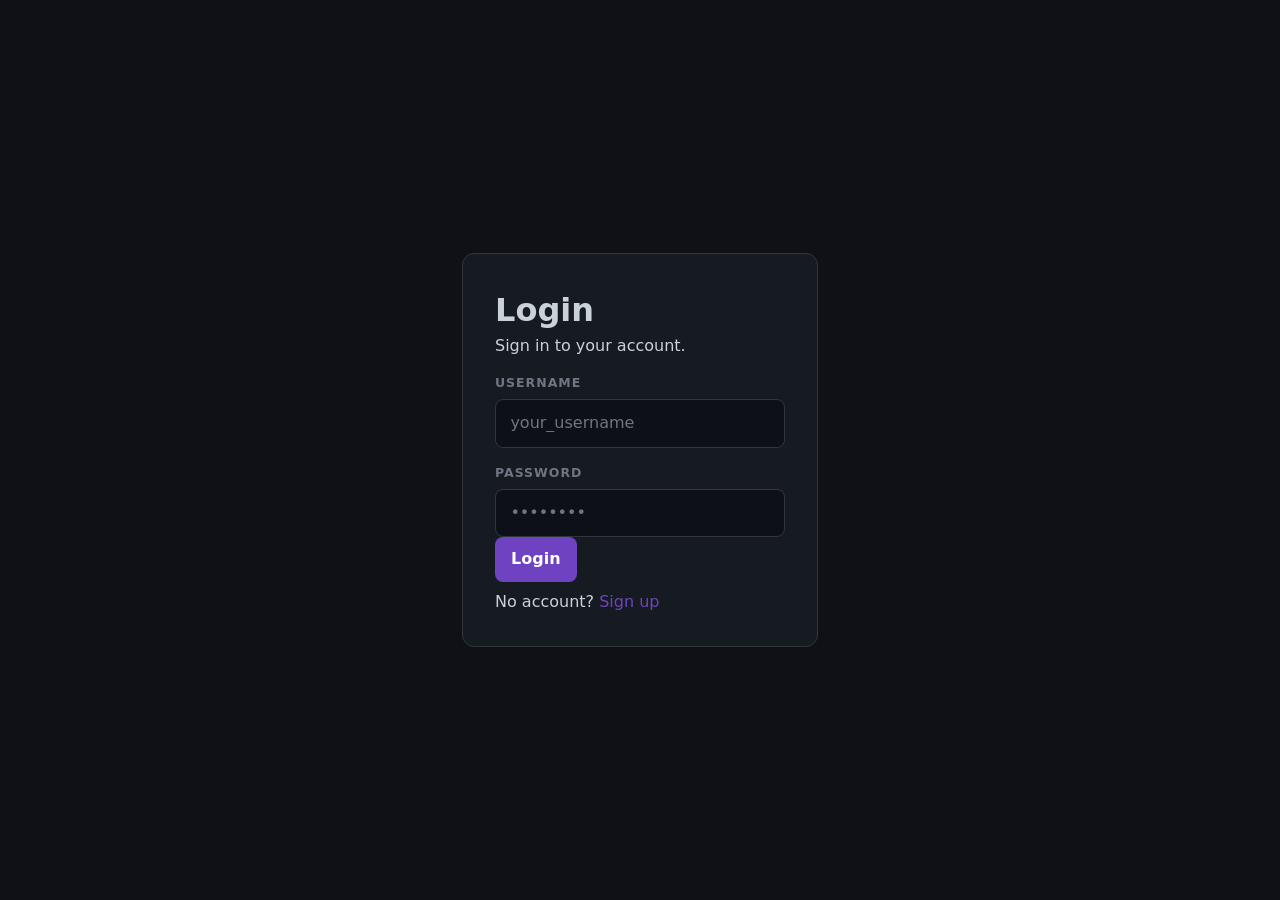
==== commit 73a6afee: "sharp" ====
--- a/helpdeskFrontend/dashboard.html
+++ b/helpdeskFrontend/dashboard.html
@@ -7,72 +7,125 @@
   <title>Dashboard — Help Desk</title>
 </head>
 <body>
-  <header class="site-header">
-    <div class="header-inner">
-      <a href="index.html" class="brand">🎧 Help Desk</a>
-      <div class="stack">
-        <span id="welcome-text" class="welcome-badge"></span>
-        <button id="logout-btn" class="btn-sm btn-secondary">Logout</button>
+  <div class="app-container">
+
+    <!-- Sidebar -->
+    <aside class="sidebar">
+      <div class="sidebar-brand">
+        <div class="icon">📋</div>
+        <div>
+          <h1>Helpdesk</h1>
+          <p>Support Management Portal</p>
+        </div>
       </div>
-    </div>
-  </header>
 
-  <div class="dashboard-wrap">
+      <div class="sidebar-section">
+        <p class="sidebar-section-title">Account</p>
+        <div class="account-info">
+          <div class="account-name" id="account-name">—</div>
+          <div class="account-email" id="account-email">—</div>
+          <div class="account-role" id="account-role">—</div>
+        </div>
+      </div>
 
-    <nav class="tab-nav" id="tab-nav">
-      <button class="tab-btn active" data-tab="tickets">My Tickets</button>
-      <button class="tab-btn" data-tab="new-ticket">New Ticket</button>
-      <button class="tab-btn agent-only hidden" data-tab="all-tickets">All Tickets</button>
-    </nav>
+      <div class="sidebar-section">
+        <button id="refresh-sidebar-btn" class="sidebar-btn">
+          ↻ Refresh Tickets
+        </button>
+        <button id="logout-btn" class="sidebar-btn sidebar-btn-secondary">
+          → Log Out
+        </button>
+      </div>
 
-    <!-- My Tickets -->
-    <section id="tab-tickets" class="tab-content">
-      <div class="card">
-        <div class="card-header">
-          <h2>My Tickets</h2>
-          <button id="refresh-tickets-btn" class="btn-sm btn-secondary">↻ Refresh</button>
+      <div class="sidebar-spacer"></div>
+    </aside>
+
+    <!-- Main Content -->
+    <main class="main-content">
+      <div class="content-inner">
+
+        <!-- Stats Bar -->
+        <div class="stats-bar" id="stats-bar">
+          <div class="stat-card">
+            <div class="stat-icon">📋</div>
+            <div class="stat-value" id="stat-total">0</div>
+            <div class="stat-label">Total Tickets</div>
+          </div>
+          <div class="stat-card">
+            <div class="stat-icon">🔵</div>
+            <div class="stat-value" id="stat-open">0</div>
+            <div class="stat-label">Open Tickets</div>
+          </div>
+          <div class="stat-card">
+            <div class="stat-icon">🔴</div>
+            <div class="stat-value" id="stat-high">0</div>
+            <div class="stat-label">High Priority</div>
+          </div>
+          <div class="stat-card">
+            <div class="stat-icon">✓</div>
+            <div class="stat-value" id="stat-resolved">0</div>
+            <div class="stat-label">Resolved</div>
+          </div>
         </div>
-        <div id="tickets-list"><p class="muted">Loading…</p></div>
+
+        <!-- Tabs and Content -->
+        <div class="card">
+          <nav class="tab-nav" id="tab-nav">
+            <button class="tab-btn active" data-tab="tickets">📌 My Tickets</button>
+            <button class="tab-btn" data-tab="new-ticket">+ Create Ticket</button>
+            <button class="tab-btn agent-only hidden" data-tab="all-tickets">📊 All Tickets</button>
+          </nav>
+
+          <!-- My Tickets Tab -->
+          <section id="tab-tickets" class="tab-content">
+            <div class="card-header">
+              <div>
+                <h2>Your Support Tickets</h2>
+                <p class="card-header-sub">View your issues and communicate with support.</p>
+              </div>
+              <button id="refresh-tickets-btn" class="btn-sm btn-secondary">↻ Refresh</button>
+            </div>
+            <div id="tickets-list"></div>
+          </section>
+
+          <!-- New Ticket Tab -->
+          <section id="tab-new-ticket" class="tab-content hidden">
+            <h2 style="margin-bottom:0.5rem;">Raise a New Ticket</h2>
+            <p class="muted" style="margin-bottom:1.5rem; font-size:0.9rem;">Describe your issue and a support agent will get back to you shortly.</p>
+
+            <label class="field-label">Title</label>
+            <input id="nt-title" type="text" placeholder="Brief summary of the issue" />
+
+            <label class="field-label">Description</label>
+            <textarea id="nt-desc" placeholder="Describe the issue in detail…"></textarea>
+
+            <label class="field-label">Priority</label>
+            <select id="nt-priority">
+              <option value="LOW">Low</option>
+              <option value="MEDIUM" selected>Medium</option>
+              <option value="HIGH">High</option>
+            </select>
+
+            <button id="nt-submit" class="btn-sm" style="margin-top:1.2rem;">Submit Ticket</button>
+            <p id="nt-msg" class="msg"></p>
+          </section>
+
+          <!-- All Tickets Tab (agents/admins) -->
+          <section id="tab-all-tickets" class="tab-content hidden">
+            <div class="card-header">
+              <h2>All Support Tickets</h2>
+              <button id="refresh-all-btn" class="btn-sm btn-secondary">↻ Refresh</button>
+            </div>
+            <div id="all-tickets-list"></div>
+          </section>
+        </div>
+
       </div>
-    </section>
+    </main>
 
-    <!-- New Ticket -->
-    <section id="tab-new-ticket" class="tab-content hidden">
-      <div class="card" style="max-width:520px;">
-        <h2 style="margin-bottom:0.75rem;">Raise a ticket</h2>
+  </div>
 
-        <label class="field-label">Title</label>
-        <input id="nt-title" type="text" placeholder="Brief summary of the issue" />
-
-        <label class="field-label">Description</label>
-        <textarea id="nt-desc" placeholder="Describe the issue in detail…"></textarea>
-
-        <label class="field-label">Priority</label>
-        <select id="nt-priority">
-          <option value="LOW">Low</option>
-          <option value="MEDIUM" selected>Medium</option>
-          <option value="HIGH">High</option>
-        </select>
-
-        <button id="nt-submit" class="btn-full">Submit ticket</button>
-        <p id="nt-msg" class="msg"></p>
-      </div>
-    </section>
-
-    <!-- All Tickets (agent / admin) -->
-    <section id="tab-all-tickets" class="tab-content hidden">
-      <div class="card">
-        <div class="card-header">
-          <h2>All Tickets</h2>
-          <button id="refresh-all-btn" class="btn-sm btn-secondary">↻ Refresh</button>
-        </div>
-        <div id="all-tickets-list"><p class="muted">Loading…</p></div>
-      </div>
-    </section>
-
-  </div><!-- /dashboard-wrap -->
-
-  <!-- Ticket modal -->
+  <!-- Ticket Modal -->
   <div id="modal-overlay" class="modal-overlay hidden">
     <div class="modal-box">
       <div class="modal-header">
@@ -81,36 +134,40 @@
       </div>
 
       <div id="modal-meta" class="modal-meta"></div>
-      <p id="modal-desc" style="margin-bottom:0.75rem; color:#374151;"></p>
+      <p id="modal-desc" class="modal-desc"></p>
 
-      <!-- Agent actions -->
-      <div id="agent-actions" class="hidden" style="margin-bottom:1rem;">
-        <div>
-          <select id="assign-agent-select"></select>
-          <button id="assign-agent-btn" class="btn-sm">Assign agent</button>
-          <select id="status-select">
+      <!-- Agent Actions -->
+      <div id="agent-actions" class="hidden" style="background:var(--bg); border:1px solid var(--border); border-radius:var(--radius-sm); padding:1rem; margin-bottom:1rem;">
+        <div style="display:flex; flex-wrap:wrap; gap:0.6rem; align-items:center; margin-bottom:0.8rem;">
+          <select id="assign-agent-select" style="flex:1; min-width:150px;"></select>
+          <button id="assign-agent-btn" class="btn-sm">Assign</button>
+          <select id="status-select" style="flex:1; min-width:150px;">
             <option value="OPEN">OPEN</option>
             <option value="IN_PROGRESS">IN PROGRESS</option>
             <option value="RESOLVED">RESOLVED</option>
             <option value="CLOSED">CLOSED</option>
           </select>
-          <button id="update-status-btn" class="btn-sm">Update status</button>
+          <button id="update-status-btn" class="btn-sm">Update</button>
         </div>
         <p id="agent-action-msg" class="msg"></p>
       </div>
 
-      <!-- Admin delete -->
+      <!-- Admin Delete -->
       <div id="admin-delete" class="hidden" style="margin-bottom:1rem;">
-        <button id="delete-ticket-btn" class="btn-sm btn-danger">Delete ticket</button>
+        <button id="delete-ticket-btn" class="btn-sm btn-danger">Delete Ticket</button>
         <p id="delete-msg" class="msg"></p>
       </div>
 
       <div class="divider"></div>
 
-      <h3 style="font-size:0.95rem; margin-bottom:0.6rem;">Comments</h3>
+      <h3 style="font-size:0.85rem; font-weight:700; text-transform:uppercase; letter-spacing:0.06em; color:var(--text-dim); margin-bottom:1rem;">Comments</h3>
       <div id="comments-list"></div>
-      <textarea id="comment-body" placeholder="Write a comment…" style="height:70px; margin-top:0.5rem;"></textarea>
-      <button id="post-comment-btn" class="btn-sm" style="margin-top:0.4rem;">Post comment</button>
+
+      <textarea id="comment-body" placeholder="Write a comment…" style="height:80px; margin-top:1rem;"></textarea>
+      <button id="post-comment-btn" class="btn-sm" style="margin-top:0.6rem;">Post Comment</button>
+      <p id="comment-closed-notice" class="muted" style="display:none; font-size:0.85rem; margin-top:0.8rem;">
+        ⚠️ This ticket is closed — comments are disabled.
+      </p>
       <p id="comment-msg" class="msg"></p>
     </div>
   </div>
--- a/helpdeskFrontend/style.css
+++ b/helpdeskFrontend/style.css
@@ -1,274 +1,499 @@
+/* ── reset & base ── */
 *, *::before, *::after { box-sizing: border-box; margin: 0; padding: 0; }
+
+:root {
+  --bg:        #0f1117;
+  --bg-raised: #161b22;
+  --bg-input:  #0d1117;
+  --border:    #30363d;
+  --border-soft: #21262d;
+  --text:      #c9d1d9;
+  --text-muted:#8b949e;
+  --text-dim:  #6e7681;
+  --accent:    #6f42c1;
+  --accent-h:  #7d52d0;
+  --danger:    #f85149;
+  --danger-h:  #da3633;
+  --success:   #3fb950;
+  --radius:    12px;
+  --radius-sm: 8px;
+}
 
 body {
   font-family: system-ui, -apple-system, sans-serif;
-  background: #f3f4f6;
-  color: #111827;
+  background: var(--bg);
+  color: var(--text);
   min-height: 100vh;
   line-height: 1.5;
-}
-
-a { color: #2563eb; text-decoration: none; }
-a:hover { text-decoration: underline; }
-
+  -webkit-font-smoothing: antialiased;
+  display: flex;
+}
+
+a { color: var(--accent); text-decoration: none; }
+a:hover { text-decoration: underline; opacity: 0.9; }
 button, input, textarea, select { font: inherit; }
-
 .hidden { display: none !important; }
 
-/* ── header ── */
-.site-header {
-  background: #fff;
-  border-bottom: 1px solid #e5e7eb;
-  padding: 0 1.5rem;
-}
-.header-inner {
-  max-width: 960px;
-  margin: 0 auto;
-  display: flex;
-  align-items: center;
-  justify-content: space-between;
-  height: 56px;
+/* ── scrollbar ── */
+::-webkit-scrollbar { width: 8px; height: 8px; }
+::-webkit-scrollbar-track { background: var(--bg); }
+::-webkit-scrollbar-thumb { background: var(--border); border-radius: 4px; }
+
+/* ── layout ── */
+body > header { display: none; } /* hide old header if present */
+
+.app-container {
+  display: flex;
+  width: 100%;
+  height: 100vh;
+}
+
+.sidebar {
+  width: 220px;
+  background: var(--bg-raised);
+  border-right: 1px solid var(--border);
+  padding: 1.5rem 1rem;
+  overflow-y: auto;
+  display: flex;
+  flex-direction: column;
+}
+
+.sidebar-brand {
+  display: flex;
+  align-items: center;
+  gap: 0.6rem;
+  margin-bottom: 2rem;
+}
+
+.sidebar-brand .icon {
+  font-size: 1.8rem;
+  line-height: 1;
+}
+
+.sidebar-brand h1 {
+  font-size: 1.1rem;
+  font-weight: 700;
+  letter-spacing: -0.02em;
+}
+
+.sidebar-brand p {
+  font-size: 0.75rem;
+  color: var(--text-muted);
+  font-weight: 500;
+  letter-spacing: 0.05em;
+  text-transform: uppercase;
+}
+
+.sidebar-section {
+  margin-bottom: 2rem;
+}
+
+.sidebar-section-title {
+  font-size: 0.72rem;
+  font-weight: 700;
+  text-transform: uppercase;
+  letter-spacing: 0.08em;
+  color: var(--text-dim);
+  margin-bottom: 0.6rem;
+  padding: 0 0.5rem;
+}
+
+.account-info {
+  background: var(--bg);
+  border: 1px solid var(--border-soft);
+  border-radius: var(--radius-sm);
+  padding: 0.8rem;
+  margin-bottom: 1.2rem;
+}
+
+.account-name {
+  font-weight: 700;
+  font-size: 0.95rem;
+  margin-bottom: 0.3rem;
+}
+
+.account-email {
+  font-size: 0.75rem;
+  color: var(--text-muted);
+  margin-bottom: 0.2rem;
+}
+
+.account-role {
+  font-size: 0.73rem;
+  color: var(--text-dim);
+  text-transform: capitalize;
+}
+
+.sidebar-btn {
+  width: 100%;
+  background: var(--accent);
+  color: #fff;
+  border: none;
+  border-radius: var(--radius-sm);
+  padding: 0.7rem 1rem;
+  font-weight: 600;
+  font-size: 0.88rem;
+  cursor: pointer;
+  margin-bottom: 0.6rem;
+  transition: background 0.15s;
+  display: flex;
+  align-items: center;
+  justify-content: center;
+  gap: 0.4rem;
+}
+
+.sidebar-btn:hover { background: var(--accent-h); }
+
+.sidebar-btn-secondary {
+  background: transparent;
+  color: var(--text-muted);
+  border: 1px solid var(--border);
+}
+
+.sidebar-btn-secondary:hover { background: var(--bg); color: var(--text); }
+
+.sidebar-spacer { flex: 1; }
+
+/* ── main content ── */
+.main-content {
+  flex: 1;
+  display: flex;
+  flex-direction: column;
+  overflow: hidden;
+}
+
+.content-inner {
+  flex: 1;
+  overflow-y: auto;
+  padding: 2rem;
+}
+
+/* ── stats bar ── */
+.stats-bar {
+  display: grid;
+  grid-template-columns: repeat(auto-fit, minmax(160px, 1fr));
   gap: 1rem;
-}
-.brand {
-  font-weight: 700;
-  font-size: 1rem;
-  color: #111827;
-  display: flex;
-  align-items: center;
-  gap: 0.4rem;
-}
-.header-nav { display: flex; gap: 1rem; font-size: 0.9rem; }
-.stack { display: flex; align-items: center; gap: 0.75rem; }
-.welcome-badge {
-  font-size: 0.82rem;
-  color: #6b7280;
-}
-
-/* ── page wrapper ── */
-.page-wrap {
-  max-width: 960px;
-  margin: 0 auto;
-  padding: 2rem 1.5rem;
+  margin-bottom: 2rem;
+}
+
+.stat-card {
+  background: var(--bg-raised);
+  border: 1px solid var(--border);
+  border-radius: var(--radius);
+  padding: 1.2rem;
+  text-align: center;
+}
+
+.stat-icon {
+  font-size: 1.8rem;
+  margin-bottom: 0.5rem;
+}
+
+.stat-value {
+  font-size: 2.2rem;
+  font-weight: 800;
+  letter-spacing: -0.04em;
+  line-height: 1;
+  margin-bottom: 0.3rem;
+}
+
+.stat-label {
+  font-size: 0.8rem;
+  color: var(--text-muted);
+  font-weight: 500;
 }
 
 /* ── card ── */
 .card {
-  background: #fff;
-  border: 1px solid #e5e7eb;
-  border-radius: 10px;
+  background: var(--bg-raised);
+  border: 1px solid var(--border);
+  border-radius: var(--radius);
   padding: 1.5rem;
 }
 
-/* ── auth pages ── */
-.auth-wrap {
-  max-width: 400px;
-  margin: 3rem auto;
-  padding: 0 1rem;
-}
-.auth-wrap h1, .auth-wrap h2 { margin-bottom: 0.25rem; font-size: 1.4rem; }
-.auth-wrap .subtext { color: #6b7280; font-size: 0.9rem; margin-bottom: 1.25rem; }
+.card-header {
+  display: flex;
+  align-items: center;
+  justify-content: space-between;
+  margin-bottom: 1.2rem;
+}
+
+.card-header h2 {
+  font-size: 1.25rem;
+  font-weight: 700;
+  letter-spacing: -0.025em;
+}
+
+.card-header-sub {
+  font-size: 0.9rem;
+  color: var(--text-muted);
+  margin-top: 0.3rem;
+}
+
+/* ── tabs ── */
+.tab-nav {
+  display: flex;
+  gap: 1.5rem;
+  border-bottom: 1px solid var(--border);
+  margin-bottom: 1.5rem;
+}
+
+.tab-btn {
+  background: transparent;
+  border: none;
+  color: var(--text-muted);
+  padding: 0.8rem 0;
+  font-size: 0.9rem;
+  font-weight: 600;
+  cursor: pointer;
+  border-bottom: 2px solid transparent;
+  transition: color 0.15s;
+  margin-bottom: -1px;
+}
+
+.tab-btn:hover { color: var(--text); }
+
+.tab-btn.active {
+  color: var(--accent);
+  border-bottom-color: var(--accent);
+}
 
 /* ── form elements ── */
 .field-label {
   display: block;
-  font-size: 0.8rem;
+  font-size: 0.78rem;
   font-weight: 600;
-  color: #374151;
-  margin: 1rem 0 0.3rem;
-}
+  text-transform: uppercase;
+  letter-spacing: 0.08em;
+  color: var(--text-dim);
+  margin: 1rem 0 0.4rem;
+}
+
 input, textarea, select {
   width: 100%;
-  border: 1px solid #d1d5db;
-  border-radius: 7px;
-  padding: 0.6rem 0.75rem;
-  color: #111827;
-  background: #fff;
+  border: 1px solid var(--border);
+  border-radius: var(--radius-sm);
+  padding: 0.7rem 0.9rem;
+  color: var(--text);
+  background: var(--bg-input);
   transition: border-color 0.15s;
 }
+
+input::placeholder, textarea::placeholder { color: var(--text-dim); }
+
 input:focus, textarea:focus, select:focus {
   outline: none;
-  border-color: #2563eb;
-  box-shadow: 0 0 0 3px rgba(37,99,235,0.1);
-}
-textarea { min-height: 90px; resize: vertical; }
+  border-color: var(--accent);
+  box-shadow: 0 0 0 3px rgba(111, 66, 193, 0.15);
+}
+
+select option { background: var(--bg-raised); color: var(--text); }
+
+textarea { min-height: 100px; resize: vertical; }
 
 /* ── buttons ── */
 button {
   cursor: pointer;
   border: none;
-  border-radius: 7px;
+  border-radius: var(--radius-sm);
   font-weight: 600;
-  padding: 0.6rem 1rem;
-  background: #2563eb;
+  padding: 0.65rem 1rem;
+  background: var(--accent);
   color: #fff;
   transition: background 0.15s;
 }
-button:hover { background: #1d4ed8; }
-.btn-full { width: 100%; margin-top: 1rem; padding: 0.7rem 1rem; }
-.btn-sm { padding: 0.4rem 0.75rem; font-size: 0.82rem; }
-.btn-danger { background: #dc2626; }
-.btn-danger:hover { background: #b91c1c; }
+
+button:hover { background: var(--accent-h); }
+
+.btn-sm { padding: 0.5rem 0.8rem; font-size: 0.82rem; }
+
 .btn-secondary {
-  background: #fff;
-  color: #374151;
-  border: 1px solid #d1d5db;
-}
-.btn-secondary:hover { background: #f9fafb; }
+  background: transparent;
+  color: var(--text-muted);
+  border: 1px solid var(--border);
+}
+
+.btn-secondary:hover { background: var(--bg-raised); color: var(--text); }
+
+.btn-danger {
+  background: var(--danger);
+}
+
+.btn-danger:hover { background: var(--danger-h); }
 
 /* ── messages ── */
-.msg { font-size: 0.85rem; color: #dc2626; margin-top: 0.5rem; min-height: 1.2em; }
-.msg.ok { color: #16a34a; }
-.muted { color: #6b7280; }
-
-/* ── auth footer links ── */
-.auth-meta { margin-top: 1rem; font-size: 0.88rem; color: #6b7280; text-align: center; }
-
-/* ── dashboard ── */
-.dashboard-wrap {
-  max-width: 960px;
-  margin: 0 auto;
-  padding: 1.5rem;
-}
-.tab-nav {
-  display: flex;
-  gap: 0.25rem;
-  margin-bottom: 1rem;
-  border-bottom: 1px solid #e5e7eb;
-}
-.tab-btn {
-  background: transparent;
-  color: #6b7280;
-  border: none;
-  border-bottom: 2px solid transparent;
-  border-radius: 0;
-  padding: 0.6rem 1rem;
-  font-size: 0.9rem;
-  margin-bottom: -1px;
-}
-.tab-btn:hover { color: #111827; background: transparent; }
-.tab-btn.active { color: #2563eb; border-bottom-color: #2563eb; background: transparent; }
-
-.card-header {
+.msg { font-size: 0.85rem; color: var(--danger); margin-top: 0.5rem; }
+.msg.ok { color: var(--success); }
+.muted { color: var(--text-muted); }
+
+/* ── ticket list ── */
+.ticket-row {
   display: flex;
   align-items: center;
   justify-content: space-between;
-  margin-bottom: 1rem;
-}
-.card-header h2 { font-size: 1.05rem; }
-
-/* ── ticket rows ── */
-.ticket-row {
-  display: flex;
-  align-items: center;
-  justify-content: space-between;
-  padding: 0.75rem 0.9rem;
-  border: 1px solid #e5e7eb;
-  border-radius: 8px;
-  margin-bottom: 0.5rem;
+  padding: 1rem;
+  border: 1px solid var(--border-soft);
+  border-radius: var(--radius-sm);
+  margin-bottom: 0.6rem;
   cursor: pointer;
-  background: #fff;
-  transition: border-color 0.15s, box-shadow 0.15s;
-}
-.ticket-row:hover { border-color: #93c5fd; box-shadow: 0 1px 4px rgba(0,0,0,0.07); }
-.ticket-row-main { display: flex; flex-direction: column; gap: 0.15rem; min-width: 0; }
-.ticket-title { font-weight: 600; font-size: 0.95rem; white-space: nowrap; overflow: hidden; text-overflow: ellipsis; }
-.ticket-meta { font-size: 0.78rem; color: #6b7280; }
-.ticket-row-badges { display: flex; gap: 0.4rem; flex-shrink: 0; }
+  background: var(--bg);
+  transition: border-color 0.15s;
+}
+
+.ticket-row:hover { border-color: var(--accent); background: var(--bg-raised); }
+
+.ticket-row-main { flex: 1; min-width: 0; }
+
+.ticket-title {
+  font-weight: 600;
+  font-size: 0.96rem;
+  overflow: hidden;
+  text-overflow: ellipsis;
+  white-space: nowrap;
+  margin-bottom: 0.2rem;
+}
+
+.ticket-meta {
+  font-size: 0.78rem;
+  color: var(--text-dim);
+}
+
+.ticket-row-badges {
+  display: flex;
+  gap: 0.4rem;
+  flex-shrink: 0;
+  margin-left: 1rem;
+}
 
 /* ── badges ── */
 .badge {
   display: inline-block;
-  padding: 0.18rem 0.55rem;
+  padding: 0.25rem 0.65rem;
   border-radius: 999px;
-  font-size: 0.7rem;
+  font-size: 0.68rem;
   font-weight: 700;
   text-transform: uppercase;
-  letter-spacing: 0.04em;
-}
-.badge-open     { background: #dbeafe; color: #1d4ed8; }
-.badge-progress { background: #fef3c7; color: #92400e; }
-.badge-resolved { background: #dcfce7; color: #15803d; }
-.badge-closed   { background: #e2e8f0; color: #475569; }
-.badge-high     { background: #fee2e2; color: #b91c1c; }
-.badge-medium   { background: #fef3c7; color: #92400e; }
-.badge-low      { background: #dcfce7; color: #166534; }
+  letter-spacing: 0.05em;
+  white-space: nowrap;
+}
+
+.badge-open     { background: rgba(79, 171, 255, 0.15); color: #4fab ff; }
+.badge-progress { background: rgba(201, 209, 217, 0.1); color: var(--text-muted); }
+.badge-resolved { background: rgba(63, 185, 80, 0.15); color: #3fb950; }
+.badge-closed   { background: rgba(110, 118, 129, 0.15); color: var(--text-dim); }
+.badge-high     { background: rgba(248, 81, 73, 0.15); color: #f85149; }
+.badge-medium   { background: rgba(209, 154, 39, 0.15); color: #d29922; }
+.badge-low      { background: rgba(63, 185, 80, 0.15); color: #3fb950; }
+
+/* ── empty state ── */
+.empty-state {
+  text-align: center;
+  padding: 3rem 2rem;
+}
+
+.empty-state-icon {
+  font-size: 4rem;
+  margin-bottom: 1rem;
+  opacity: 0.4;
+}
+
+.empty-state-title {
+  font-size: 1.3rem;
+  font-weight: 700;
+  margin-bottom: 0.5rem;
+}
+
+.empty-state-text {
+  color: var(--text-muted);
+  margin-bottom: 1.5rem;
+}
 
 /* ── modal ── */
 .modal-overlay {
   position: fixed;
   inset: 0;
-  background: rgba(0,0,0,0.4);
+  background: rgba(0,0,0,0.7);
   display: flex;
   align-items: center;
   justify-content: center;
+  z-index: 50;
   padding: 1rem;
-  z-index: 50;
-}
+}
+
 .modal-box {
-  background: #fff;
-  border-radius: 10px;
-  border: 1px solid #e5e7eb;
-  width: min(640px, 100%);
+  background: var(--bg-raised);
+  border-radius: var(--radius);
+  border: 1px solid var(--border);
+  width: min(700px, 100%);
   max-height: 90vh;
   overflow-y: auto;
-  padding: 1.25rem;
-}
+  padding: 2rem;
+}
+
 .modal-header {
   display: flex;
   align-items: flex-start;
   justify-content: space-between;
   gap: 1rem;
-  margin-bottom: 0.75rem;
-}
-.modal-header h2 { font-size: 1.1rem; line-height: 1.3; }
-.modal-meta { display: flex; flex-wrap: wrap; gap: 0.4rem; align-items: center; margin-bottom: 0.75rem; }
-.divider { border: none; border-top: 1px solid #e5e7eb; margin: 1rem 0; }
-
-/* agent actions row */
-#agent-actions > div {
+  margin-bottom: 1rem;
+}
+
+.modal-header h2 {
+  font-size: 1.3rem;
+  line-height: 1.3;
+  letter-spacing: -0.02em;
+}
+
+.modal-meta {
   display: flex;
   flex-wrap: wrap;
-  gap: 0.5rem;
-  align-items: center;
-}
-#assign-agent-select, #status-select {
-  flex: 1 1 160px;
-  min-width: 140px;
-}
+  gap: 0.6rem;
+  align-items: center;
+  margin-bottom: 1rem;
+  font-size: 0.88rem;
+}
+
+.modal-desc {
+  color: var(--text-muted);
+  font-size: 0.95rem;
+  line-height: 1.6;
+  margin-bottom: 1.5rem;
+}
+
+.divider { border: none; border-top: 1px solid var(--border-soft); margin: 1.5rem 0; }
 
 /* ── comments ── */
 .comment-item {
-  background: #f9fafb;
-  border: 1px solid #e5e7eb;
-  border-radius: 7px;
-  padding: 0.6rem 0.75rem;
-  margin-bottom: 0.5rem;
-}
-.comment-body { font-size: 0.92rem; }
-.comment-meta { font-size: 0.75rem; color: #6b7280; margin-top: 0.25rem; }
-
-/* ── index page ── */
-.home-hero {
-  text-align: center;
-  padding: 4rem 1rem 2rem;
-}
-.home-hero h1 { font-size: 2rem; margin-bottom: 0.5rem; }
-.home-hero p { color: #6b7280; margin-bottom: 1.5rem; }
-.home-hero .btn-row { display: flex; gap: 0.75rem; justify-content: center; }
-.home-hero .btn-row a {
-  padding: 0.65rem 1.4rem;
-  border-radius: 7px;
-  font-weight: 600;
-  font-size: 0.95rem;
-}
-.home-hero .btn-row .btn-primary { background: #2563eb; color: #fff; }
-.home-hero .btn-row .btn-primary:hover { background: #1d4ed8; text-decoration: none; }
-.home-hero .btn-row .btn-outline { background: #fff; color: #374151; border: 1px solid #d1d5db; }
-.home-hero .btn-row .btn-outline:hover { background: #f9fafb; text-decoration: none; }
-
-@media (max-width: 600px) {
+  background: var(--bg);
+  border: 1px solid var(--border-soft);
+  border-radius: var(--radius-sm);
+  padding: 0.8rem;
+  margin-bottom: 0.6rem;
+}
+
+.comment-body { font-size: 0.93rem; }
+
+.comment-meta {
+  font-size: 0.75rem;
+  color: var(--text-dim);
+  margin-top: 0.3rem;
+}
+
+/* ── auth pages ── */
+.auth-wrap { max-width: 420px; margin: auto; padding: 2rem; }
+.auth-wrap .card { padding: 2rem; }
+
+/* ── responsive ── */
+@media (max-width: 768px) {
+  .sidebar { width: 200px; padding: 1rem; }
+  .content-inner { padding: 1.5rem; }
+  .stats-bar { grid-template-columns: repeat(2, 1fr); }
   .ticket-row { flex-direction: column; align-items: flex-start; }
-  .header-nav { gap: 0.5rem; font-size: 0.82rem; }
-  #agent-actions > div { flex-direction: column; align-items: stretch; }
-}
+  .ticket-row-badges { margin-left: 0; margin-top: 0.5rem; }
+}
+
+@media (max-width: 640px) {
+  .app-container { flex-direction: column; }
+  .sidebar { width: 100%; border-right: none; border-bottom: 1px solid var(--border); }
+  .stats-bar { grid-template-columns: 1fr; }
+}
